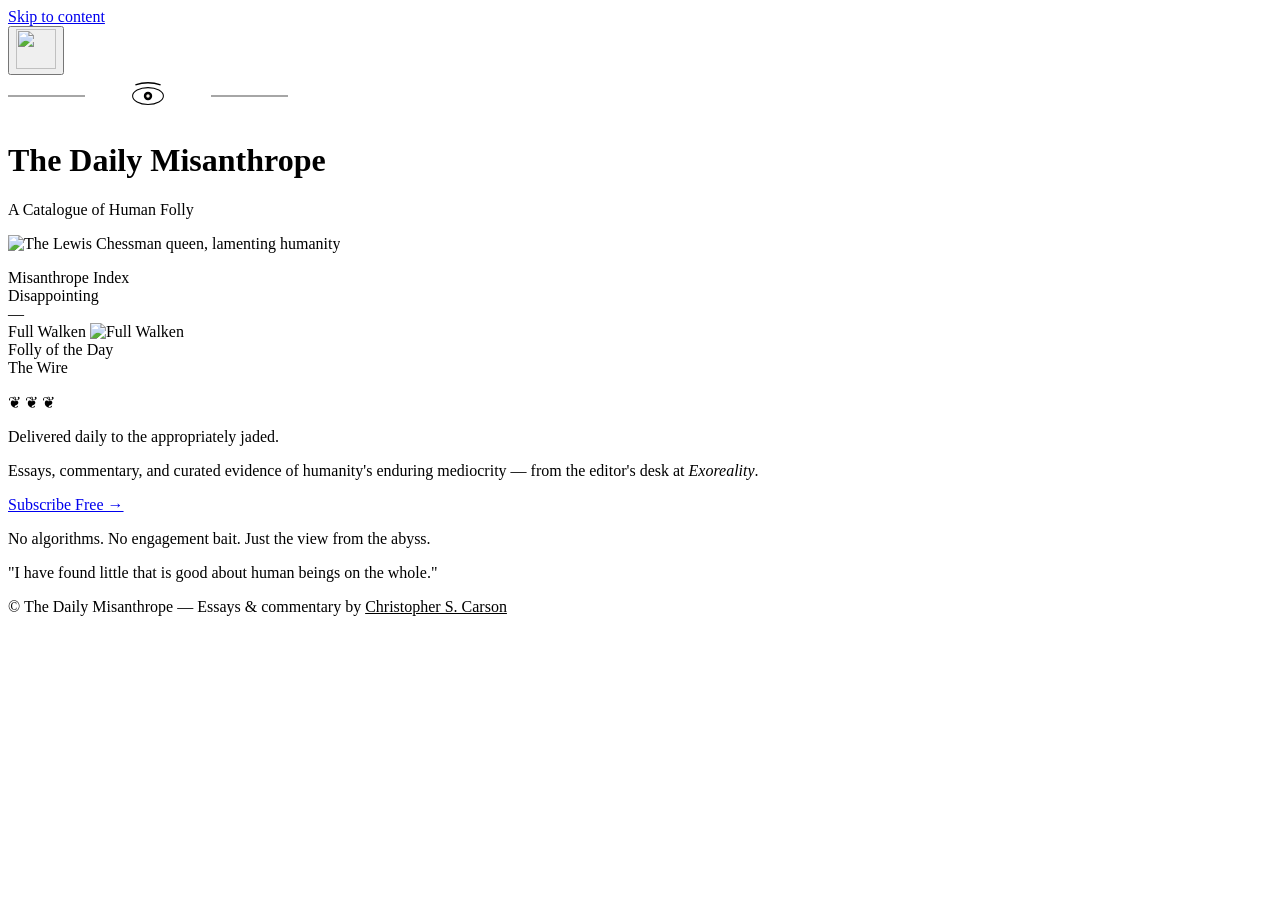
==== index.html @ aca60595 "Add index.html" ====
<!DOCTYPE html>
<html lang="en">
<head>
  <meta charset="UTF-8">
  <meta name="viewport" content="width=device-width, initial-scale=1.0">
  <title>The Daily Misanthrope</title>
  <meta name="description" content="A daily curated catalogue of human folly. Because hope is a strategy, and it is failing.">
  <meta property="og:title" content="The Daily Misanthrope">
  <meta property="og:description" content="A daily curated catalogue of human folly.">
  <meta property="og:type" content="website">

  <!-- Fonts -->
  <link href="https://api.fontshare.com/v2/css?f[]=boska@400,500,700&f[]=satoshi@300,400,500,600,700&display=swap" rel="stylesheet">
  <link rel="preconnect" href="https://fonts.googleapis.com">
  <link rel="preconnect" href="https://fonts.gstatic.com" crossorigin>
  <link href="https://fonts.googleapis.com/css2?family=JetBrains+Mono:wght@400;600&display=swap" rel="stylesheet">

  <link rel="stylesheet" href="./base.css">
  <link rel="stylesheet" href="./style.css">

  <!-- Favicon (inline SVG as data URL) -->
  <link rel="icon" href="data:image/svg+xml,<svg xmlns='http://www.w3.org/2000/svg' viewBox='0 0 32 32'><text y='24' font-size='24'>🤦</text></svg>">
</head>
<body>
  <!-- SVG filter for paper grain texture -->
  <svg style="position:absolute;width:0;height:0;" aria-hidden="true">
    <defs>
      <filter id="paper-grain" x="0%" y="0%" width="100%" height="100%">
        <feTurbulence type="fractalNoise" baseFrequency="0.65" numOctaves="5" stitchTiles="stitch" result="noise"/>
        <feColorMatrix type="saturate" values="0" in="noise" result="grainy"/>
      </filter>
    </defs>
  </svg>

  <a href="#main" class="sr-only">Skip to content</a>

  <!-- Frayed top edge -->
  <div class="frayed-edge-top" aria-hidden="true"></div>

  <div class="parchment-wrapper">
  <div class="site-container">
    <!-- MASTHEAD -->
    <header class="masthead">
      <span class="masthead-top-rule" aria-hidden="true"></span>

      <div class="masthead-controls">
        <button class="theme-toggle" data-theme-toggle aria-label="Switch to dark mode">
          <img src="./assets/clown-md.jpg" alt="" class="clown-spinner" width="40" height="40">
        </button>
      </div>

      <!-- Inline SVG Logo -->
      <div class="masthead-logo" aria-label="The Daily Misanthrope logo">
        <svg viewBox="0 0 400 60" width="280" height="42" fill="none" xmlns="http://www.w3.org/2000/svg" role="img" aria-label="The Daily Misanthrope emblem" style="margin: 0 auto var(--space-3);">
          <!-- Decorative line left -->
          <line x1="0" y1="30" x2="110" y2="30" stroke="currentColor" stroke-width="1"/>
          <!-- Eye of disillusionment (stylized open eye / all-seeing) -->
          <g transform="translate(200, 30)" fill="currentColor">
            <ellipse cx="0" cy="0" rx="22" ry="12" fill="none" stroke="currentColor" stroke-width="1.5"/>
            <circle cx="0" cy="0" r="6" fill="currentColor"/>
            <circle cx="0" cy="0" r="2.5" fill="var(--color-bg, #f5f0e6)"/>
            <!-- Eyebrow — heavy, disapproving -->
            <path d="M-18,-16 Q0,-22 18,-16" stroke="currentColor" stroke-width="2" fill="none"/>
          </g>
          <!-- Decorative line right -->
          <line x1="290" y1="30" x2="400" y2="30" stroke="currentColor" stroke-width="1"/>
        </svg>
      </div>

      <h1 class="masthead-title">The Daily Misanthrope</h1>
      <p class="masthead-subtitle">A Catalogue of Human Folly</p>
      <p class="masthead-edition" id="edition-line"></p>
    </header>

    <!-- EPIGRAPH -->
    <section class="epigraph" aria-label="Quote of the day">
      <img src="./assets/chessman-sm.jpg" alt="The Lewis Chessman queen, lamenting humanity" class="epigraph-mascot" width="90" height="90" loading="eager">
      <blockquote>
        <p class="epigraph-text" id="epigraph-text"></p>
        <footer class="epigraph-attribution" id="epigraph-attr"></footer>
      </blockquote>
    </section>

    <!-- MISANTHROPE INDEX -->
    <section class="misanthrope-index" aria-label="Daily Misanthrope Index">
      <span class="index-label">Misanthrope Index</span>
      <div class="index-row">
        <span class="index-endpoint index-endpoint--low">Disappointing</span>
        <div class="index-meter">
          <div class="index-bar-track">
            <div class="index-bar-fill" id="index-bar" style="width: 0%"></div>
          </div>
          <span class="index-value" id="index-value">—</span>
        </div>
        <span class="index-endpoint index-endpoint--high">Full Walken</span>
        <img src="./assets/walken-sm.jpg" alt="Full Walken" class="index-walken" width="49" height="80" loading="eager">
      </div>
    </section>

    <!-- MAIN CONTENT -->
    <main id="main" class="content-grid">
      <!-- FOLLY OF THE DAY (Left column) -->
      <article class="folly-section" id="folly-section">
        <div class="section-header">Folly of the Day</div>
        <div id="folly-content">
          <!-- Populated by JS -->
        </div>
      </article>

      <!-- HEADLINE WIRE (Right column) -->
      <aside class="wire-section" aria-label="Today's headlines">
        <div class="section-header">The Wire</div>
        <ul class="wire-list" id="wire-list" role="list">
          <!-- Populated by JS -->
        </ul>
      </aside>
    </main>

    <!-- TREADWELL CORNER -->
    <section class="treadwell-section" id="treadwell-section" style="display:none" aria-label="The Treadwell Corner">
      <div class="treadwell-header">
        <div class="treadwell-header-text">
          <div class="section-header">The Treadwell Corner</div>
          <p class="treadwell-tagline">Dedicated to those who approached the wild with open arms and benevolent intentions.<br>The wild was not similarly motivated.</p>
        </div>
        <div class="treadwell-portrait">
          <img src="./assets/treadwell-sm.jpg" alt="Timothy Treadwell, with bear" class="treadwell-img" width="200" height="112" loading="lazy">
          <p class="treadwell-caption">Timothy Treadwell, 1957–2003<br><em>He loved them. They were hungry.</em></p>
        </div>
      </div>
      <ul class="treadwell-list" id="treadwell-list" role="list">
        <!-- Populated by JS -->
      </ul>
    </section>

    <!-- VIDEO OF THE DAY -->
    <section class="video-section" id="video-section" style="display:none" aria-label="Video of the Day">
      <div class="section-header">Video of the Day</div>
      <div class="video-wrapper">
        <div class="video-label" id="video-label"></div>
        <div class="video-embed" id="video-embed"></div>
        <p class="video-caption" id="video-caption"></p>
      </div>
    </section>

    <!-- ORNAMENT -->
    <div class="divider-ornament" aria-hidden="true">&#x2766; &#x2766; &#x2766;</div>

    <!-- SUBSCRIBE -->
    <section class="subscribe-section" aria-label="Subscribe to The Daily Misanthrope">
      <div class="subscribe-inner">
        <p class="subscribe-heading">Delivered daily to the appropriately jaded.</p>
        <p class="subscribe-subhead">Essays, commentary, and curated evidence of humanity's enduring mediocrity — from the editor's desk at <em>Exoreality</em>.</p>
        <a href="https://exoreality.substack.com/subscribe" class="subscribe-btn" target="_blank" rel="noopener">Subscribe Free &rarr;</a>
        <p class="subscribe-note">No algorithms. No engagement bait. Just the view from the abyss.</p>
      </div>
    </section>

    <!-- FOOTER -->
    <footer class="site-footer">
      <p class="footer-motto">"I have found little that is good about human beings on the whole."</p>
      <p class="footer-copy">
        &copy; <span id="footer-year"></span> The Daily Misanthrope &mdash;
        Essays &amp; commentary by <a href="https://www.christopherscarson.com" target="_blank" rel="noopener" style="color:inherit;text-decoration:underline;">Christopher S. Carson</a>
      </p>
    </footer>
  </div>
  </div><!-- end parchment-wrapper -->

  <!-- Frayed bottom edge -->
  <div class="frayed-edge-bottom" aria-hidden="true"></div>

  <!-- Busey Easter Egg (hidden by default, JS activates randomly) -->
  <div class="busey-egg" id="busey-egg" aria-hidden="true" hidden>
    <img src="./assets/busey-sm.jpg" alt="" width="81" height="90">
  </div>

  <script src="./app.js"></script>
</body>
</html>
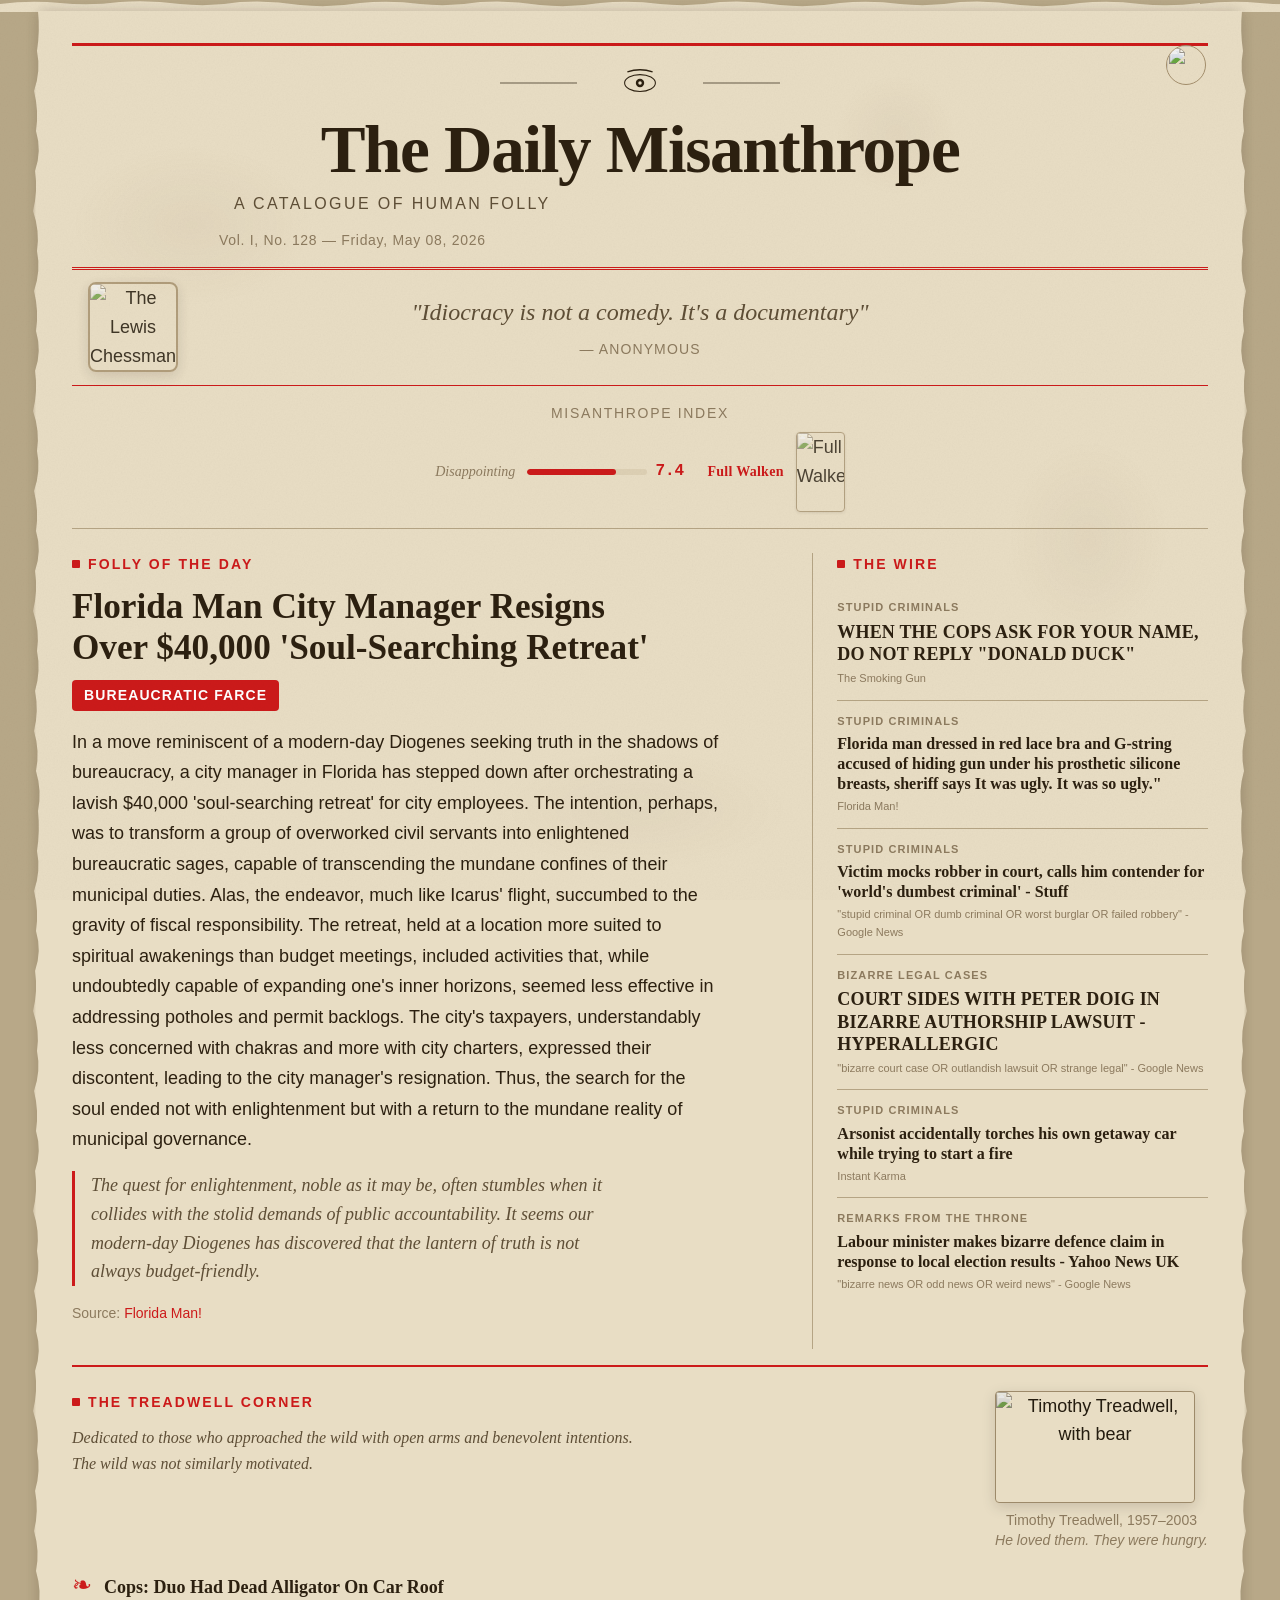
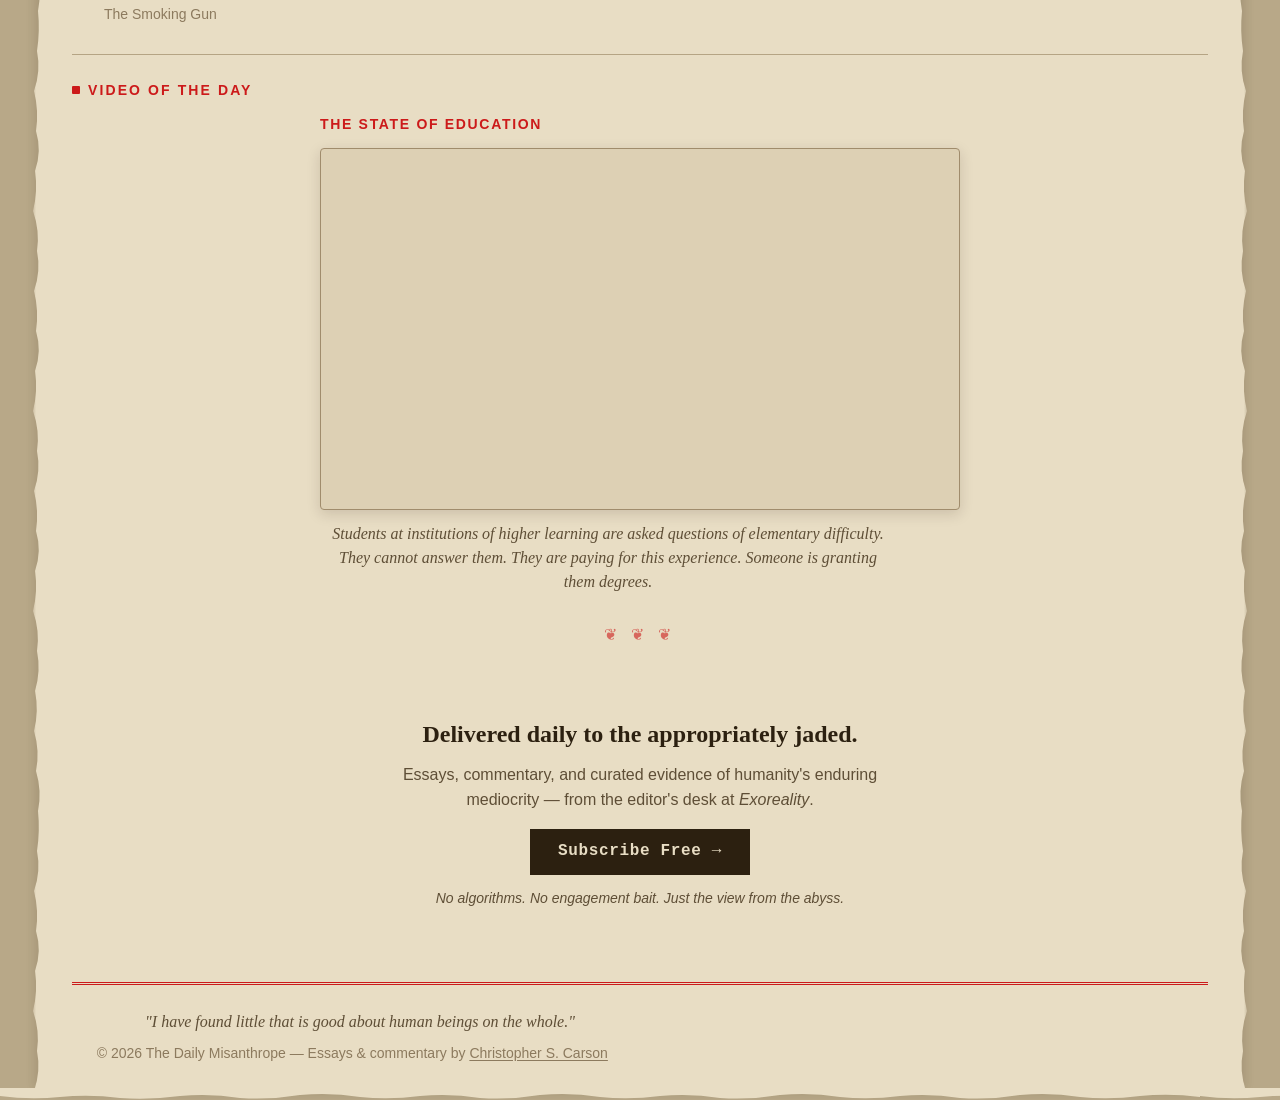
==== commit 1d25458b: "Update index.html — SEO improvements" ====
--- a/index.html
+++ b/index.html
@@ -3,11 +3,45 @@
 <head>
   <meta charset="UTF-8">
   <meta name="viewport" content="width=device-width, initial-scale=1.0">
-  <title>The Daily Misanthrope</title>
-  <meta name="description" content="A daily curated catalogue of human folly. Because hope is a strategy, and it is failing.">
+  <title>The Daily Misanthrope — Reporting the Follies of Humanity. Without Illusion.</title>
+  <meta name="description" content="A daily curated catalogue of human folly, stupidity, and civilizational decay. Published every morning for the appropriately jaded.">
+  <link rel="canonical" href="https://dailymisanthrope.com/">
+
+  <!-- Open Graph -->
   <meta property="og:title" content="The Daily Misanthrope">
-  <meta property="og:description" content="A daily curated catalogue of human folly.">
+  <meta property="og:description" content="A daily curated catalogue of human folly. Reporting the follies of humanity. Without illusion.">
   <meta property="og:type" content="website">
+  <meta property="og:url" content="https://dailymisanthrope.com/">
+  <meta property="og:image" content="https://dailymisanthrope.com/assets/banner.jpg">
+  <meta property="og:image:width" content="1280">
+  <meta property="og:image:height" content="427">
+  <meta property="og:site_name" content="The Daily Misanthrope">
+  <meta property="og:locale" content="en_US">
+
+  <!-- Twitter Card -->
+  <meta name="twitter:card" content="summary_large_image">
+  <meta name="twitter:site" content="@DMisanthro24714">
+  <meta name="twitter:title" content="The Daily Misanthrope">
+  <meta name="twitter:description" content="A daily curated catalogue of human folly. Reporting the follies of humanity. Without illusion.">
+  <meta name="twitter:image" content="https://dailymisanthrope.com/assets/banner.jpg">
+
+  <!-- Structured Data -->
+  <script type="application/ld+json">
+  {
+    "@context": "https://schema.org",
+    "@type": "NewsMediaOrganization",
+    "name": "The Daily Misanthrope",
+    "url": "https://dailymisanthrope.com",
+    "logo": "https://dailymisanthrope.com/assets/banner.jpg",
+    "description": "A daily curated catalogue of human folly, stupidity, and civilizational decay.",
+    "sameAs": [
+      "https://twitter.com/DMisanthro24714",
+      "https://exoreality.substack.com"
+    ],
+    "publishingPrinciples": "https://dailymisanthrope.com",
+    "foundingDate": "2026"
+  }
+  </script>
 
   <!-- Fonts -->
   <link href="https://api.fontshare.com/v2/css?f[]=boska@400,500,700&f[]=satoshi@300,400,500,600,700&display=swap" rel="stylesheet">
--- a/base.css
+++ b/base.css
@@ -0,0 +1,65 @@
+/* base.css */
+*, *::before, *::after { box-sizing: border-box; margin: 0; padding: 0; }
+
+html {
+  -moz-text-size-adjust: none;
+  -webkit-text-size-adjust: none;
+  text-size-adjust: none;
+  -webkit-font-smoothing: antialiased;
+  -moz-osx-font-smoothing: grayscale;
+  text-rendering: optimizeLegibility;
+  scroll-behavior: smooth;
+  hanging-punctuation: first last;
+  scroll-padding-top: var(--space-16);
+}
+
+body {
+  min-height: 100dvh;
+  line-height: 1.6;
+  font-family: var(--font-body, sans-serif);
+  font-size: var(--text-base);
+  color: var(--color-text);
+  background-color: var(--color-bg);
+}
+
+img, picture, video, canvas, svg { display: block; max-width: 100%; height: auto; }
+ul[role="list"], ol[role="list"] { list-style: none; }
+input, button, textarea, select { font: inherit; color: inherit; }
+
+h1, h2, h3, h4, h5, h6 { text-wrap: balance; line-height: 1.15; }
+p, li, figcaption { text-wrap: pretty; max-width: 72ch; }
+
+::selection {
+  background: oklch(from var(--color-primary) l c h / 0.25);
+  color: var(--color-text);
+}
+
+:focus-visible {
+  outline: 2px solid var(--color-primary);
+  outline-offset: 3px;
+  border-radius: var(--radius-sm);
+}
+
+@media (prefers-reduced-motion: reduce) {
+  *, *::before, *::after {
+    animation-duration: 0.01ms !important;
+    animation-iteration-count: 1 !important;
+    transition-duration: 0.01ms !important;
+    scroll-behavior: auto !important;
+  }
+}
+
+button { cursor: pointer; background: none; border: none; }
+table { border-collapse: collapse; width: 100%; }
+
+a, button, [role="button"], [role="link"], input, textarea, select {
+  transition: color var(--transition-interactive),
+              background var(--transition-interactive),
+              border-color var(--transition-interactive),
+              box-shadow var(--transition-interactive);
+}
+
+.sr-only {
+  position: absolute; width: 1px; height: 1px; padding: 0; margin: -1px;
+  overflow: hidden; clip: rect(0, 0, 0, 0); white-space: nowrap; border-width: 0;
+}
--- a/style.css
+++ b/style.css
@@ -0,0 +1,1076 @@
+/* ============================================================
+   THE DAILY MISANTHROPE — Design Tokens & Styles
+   A broadsheet for human folly. Ink, parchment, and contempt.
+   ============================================================ */
+
+/* --- FONTS --- */
+/* Boska: Victorian-editorial display serif (Fontshare)
+   Satoshi: Clean, modern body sans-serif (Fontshare) */
+
+/* --- TYPE SCALE --- */
+:root {
+  --text-xs:   clamp(0.75rem,  0.7rem  + 0.25vw, 0.875rem);
+  --text-sm:   clamp(0.875rem, 0.8rem  + 0.35vw, 1rem);
+  --text-base: clamp(1rem,     0.95rem + 0.25vw, 1.125rem);
+  --text-lg:   clamp(1.125rem, 1rem    + 0.75vw, 1.5rem);
+  --text-xl:   clamp(1.5rem,   1.2rem  + 1.25vw, 2.25rem);
+  --text-2xl:  clamp(2rem,     1.2rem  + 2.5vw,  3.5rem);
+  --text-3xl:  clamp(2.5rem,   1rem    + 4vw,    5rem);
+  --text-hero: clamp(3rem,     0.5rem  + 7vw,    8rem);
+
+  /* SPACING (4px base) */
+  --space-1:  0.25rem;
+  --space-2:  0.5rem;
+  --space-3:  0.75rem;
+  --space-4:  1rem;
+  --space-5:  1.25rem;
+  --space-6:  1.5rem;
+  --space-8:  2rem;
+  --space-10: 2.5rem;
+  --space-12: 3rem;
+  --space-16: 4rem;
+  --space-20: 5rem;
+  --space-24: 6rem;
+  --space-32: 8rem;
+
+  /* RADIUS */
+  --radius-sm: 0.25rem;
+  --radius-md: 0.375rem;
+  --radius-lg: 0.5rem;
+  --radius-xl: 0.75rem;
+  --radius-full: 9999px;
+
+  /* TRANSITION */
+  --transition-interactive: 180ms cubic-bezier(0.16, 1, 0.3, 1);
+
+  /* CONTENT WIDTHS */
+  --content-narrow: 640px;
+  --content-default: 960px;
+  --content-wide: 1200px;
+  --content-full: 100%;
+
+  /* FONTS */
+  --font-display: 'Boska', 'Georgia', serif;
+  --font-body: 'Satoshi', 'Helvetica Neue', sans-serif;
+  --font-mono: 'JetBrains Mono', monospace;
+}
+
+/* === LIGHT MODE (Deep Sepia Parchment) === */
+:root, [data-theme="light"] {
+  --color-bg:             #e8ddc4;
+  --color-surface:        #f0e6d0;
+  --color-surface-2:      #f4edd8;
+  --color-surface-offset: #ddd0b4;
+  --color-surface-offset-2: #d3c5a6;
+  --color-surface-dynamic: #c8b998;
+  --color-divider:        #b5a484;
+  --color-border:         #a08c6c;
+
+  --color-text:           #2c2010;
+  --color-text-muted:     #5e4e36;
+  --color-text-faint:     #8c7a5e;
+  --color-text-inverse:   #f0e6d0;
+
+  /* Primary: Dark burnt sienna ink */
+  --color-primary:        #6e3817;
+  --color-primary-hover:  #52280f;
+  --color-primary-active: #3a1c0a;
+  --color-primary-highlight: #d8c4a8;
+
+  /* Accent: Candy-apple red — the pulse of outrage */
+  --color-accent:         #cc1a1a;
+  --color-accent-hover:   #a01212;
+  --color-accent-subtle:  #cc1a1a20;
+
+  --color-error:          #7a2210;
+  --color-success:        #3d5e2a;
+  --color-warning:        #7a5c14;
+
+  --shadow-sm: 0 1px 3px oklch(0.22 0.03 60 / 0.12);
+  --shadow-md: 0 4px 14px oklch(0.22 0.03 60 / 0.15);
+  --shadow-lg: 0 12px 36px oklch(0.22 0.03 60 / 0.20);
+}
+
+/* === DARK MODE (Aged Leather & Lampblack) === */
+[data-theme="dark"] {
+  --color-bg:             #12100a;
+  --color-surface:        #1a1610;
+  --color-surface-2:      #201c14;
+  --color-surface-offset: #1e1a12;
+  --color-surface-offset-2: #262118;
+  --color-surface-dynamic: #302a1e;
+  --color-divider:        #352e22;
+  --color-border:         #443c2e;
+
+  --color-text:           #d0c8b0;
+  --color-text-muted:     #8a7e64;
+  --color-text-faint:     #5e5440;
+  --color-text-inverse:   #1a1710;
+
+  --color-primary:        #c48850;
+  --color-primary-hover:  #a87038;
+  --color-primary-active: #8b5a28;
+  --color-primary-highlight: #2e261a;
+
+  --color-accent:         #e63030;
+  --color-accent-hover:   #c42020;
+  --color-accent-subtle:  #e6303018;
+
+  --color-error:          #e63030;
+  --color-success:        #6a9050;
+  --color-warning:        #b89030;
+
+  --shadow-sm: 0 1px 2px oklch(0 0 0 / 0.35);
+  --shadow-md: 0 4px 12px oklch(0 0 0 / 0.45);
+  --shadow-lg: 0 12px 32px oklch(0 0 0 / 0.55);
+}
+
+@media (prefers-color-scheme: dark) {
+  :root:not([data-theme]) {
+    --color-bg:             #12100a;
+    --color-surface:        #1a1610;
+    --color-surface-2:      #201c14;
+    --color-surface-offset: #1e1a12;
+    --color-surface-offset-2: #262118;
+    --color-surface-dynamic: #302a1e;
+    --color-divider:        #352e22;
+    --color-border:         #443c2e;
+    --color-text:           #d0c8b0;
+    --color-text-muted:     #8a7e64;
+    --color-text-faint:     #5e5440;
+    --color-text-inverse:   #1a1710;
+    --color-primary:        #c48850;
+    --color-primary-hover:  #a87038;
+    --color-primary-active: #8b5a28;
+    --color-primary-highlight: #2e261a;
+    --color-accent:         #e63030;
+    --color-accent-hover:   #c42020;
+    --color-accent-subtle:  #e6303018;
+    --color-error:          #e63030;
+    --color-success:        #6a9050;
+    --color-warning:        #b89030;
+    --shadow-sm: 0 1px 2px oklch(0 0 0 / 0.35);
+    --shadow-md: 0 4px 12px oklch(0 0 0 / 0.45);
+    --shadow-lg: 0 12px 32px oklch(0 0 0 / 0.55);
+  }
+}
+
+/* ============================================================
+   PARCHMENT TEXTURE & FRAYED EDGES
+   ============================================================ */
+
+/* Paper grain overlay using SVG noise filter */
+body::before {
+  content: '';
+  position: fixed;
+  inset: 0;
+  pointer-events: none;
+  z-index: 9999;
+  opacity: 0.06;
+  filter: url(#paper-grain);
+  background: var(--color-text);
+  mix-blend-mode: multiply;
+}
+
+[data-theme="dark"] body::before {
+  opacity: 0.04;
+  mix-blend-mode: soft-light;
+  background: #a09070;
+}
+
+/* Aged stain/foxing spots */
+body::after {
+  content: '';
+  position: fixed;
+  inset: 0;
+  pointer-events: none;
+  z-index: 9998;
+  background:
+    radial-gradient(ellipse 120px 80px at 15% 25%, oklch(0.55 0.06 70 / 0.06), transparent),
+    radial-gradient(ellipse 80px 100px at 85% 60%, oklch(0.50 0.05 60 / 0.05), transparent),
+    radial-gradient(ellipse 150px 60px at 50% 90%, oklch(0.52 0.04 65 / 0.04), transparent),
+    radial-gradient(ellipse 60px 60px at 70% 15%, oklch(0.48 0.05 55 / 0.05), transparent);
+}
+
+[data-theme="dark"] body::after {
+  background:
+    radial-gradient(ellipse 120px 80px at 15% 25%, oklch(0.30 0.04 60 / 0.08), transparent),
+    radial-gradient(ellipse 80px 100px at 85% 60%, oklch(0.28 0.03 55 / 0.06), transparent),
+    radial-gradient(ellipse 150px 60px at 50% 90%, oklch(0.25 0.03 50 / 0.05), transparent),
+    radial-gradient(ellipse 60px 60px at 70% 15%, oklch(0.30 0.04 60 / 0.06), transparent);
+}
+
+/* Frayed / torn edge effect on the main parchment */
+.parchment-wrapper {
+  position: relative;
+  max-width: var(--content-wide);
+  margin-inline: auto;
+  padding-inline: var(--space-4);
+  background: var(--color-bg);
+}
+
+/* Frayed left and right edges */
+.parchment-wrapper::before,
+.parchment-wrapper::after {
+  content: '';
+  position: absolute;
+  top: 0;
+  bottom: 0;
+  width: 20px;
+  z-index: 10;
+  pointer-events: none;
+}
+
+.parchment-wrapper::before {
+  left: -10px;
+  background: linear-gradient(90deg,
+    transparent 0%,
+    var(--color-bg) 30%,
+    var(--color-bg) 100%
+  );
+  mask-image: url("data:image/svg+xml,%3Csvg xmlns='http://www.w3.org/2000/svg' viewBox='0 0 20 800'%3E%3Cpath d='M20 0 L20 800 L8 800 Q12 780 6 760 Q10 740 4 720 Q9 700 5 680 Q11 660 7 640 Q10 620 3 600 Q8 580 5 560 Q12 540 6 520 Q9 500 4 480 Q11 460 7 440 Q10 420 3 400 Q8 380 5 360 Q12 340 6 320 Q9 300 4 280 Q11 260 7 240 Q10 220 3 200 Q8 180 5 160 Q12 140 6 120 Q9 100 4 80 Q11 60 7 40 Q10 20 8 0 Z' fill='black'/%3E%3C/svg%3E");
+  mask-size: 20px 800px;
+  mask-repeat: repeat-y;
+}
+
+.parchment-wrapper::after {
+  right: -10px;
+  background: linear-gradient(270deg,
+    transparent 0%,
+    var(--color-bg) 30%,
+    var(--color-bg) 100%
+  );
+  mask-image: url("data:image/svg+xml,%3Csvg xmlns='http://www.w3.org/2000/svg' viewBox='0 0 20 800'%3E%3Cpath d='M0 0 L0 800 L12 800 Q8 780 14 760 Q10 740 16 720 Q11 700 15 680 Q9 660 13 640 Q10 620 17 600 Q12 580 15 560 Q8 540 14 520 Q11 500 16 480 Q9 460 13 440 Q10 420 17 400 Q12 380 15 360 Q8 340 14 320 Q11 300 16 280 Q9 260 13 240 Q10 220 17 200 Q12 180 15 160 Q8 140 14 120 Q11 100 16 80 Q9 60 13 40 Q10 20 12 0 Z' fill='black'/%3E%3C/svg%3E");
+  mask-size: 20px 800px;
+  mask-repeat: repeat-y;
+}
+
+/* Outer shadow to reinforce the "floating parchment" look */
+.parchment-wrapper {
+  box-shadow:
+    -4px 0 12px oklch(0.25 0.03 60 / 0.08),
+    4px 0 12px oklch(0.25 0.03 60 / 0.08),
+    0 4px 16px oklch(0.25 0.03 60 / 0.06);
+}
+
+/* Frayed top edge */
+.frayed-edge-top {
+  display: block;
+  width: 100%;
+  height: 12px;
+  margin-bottom: -1px;
+  background: var(--color-bg);
+  mask-image: url("data:image/svg+xml,%3Csvg xmlns='http://www.w3.org/2000/svg' viewBox='0 0 1200 12'%3E%3Cpath d='M0 12 L0 4 Q30 0 60 3 Q90 6 120 2 Q150 0 180 4 Q210 7 240 2 Q270 0 300 5 Q330 8 360 3 Q390 0 420 4 Q450 7 480 2 Q510 0 540 5 Q570 8 600 3 Q630 0 660 4 Q690 7 720 2 Q750 0 780 5 Q810 8 840 3 Q870 0 900 4 Q930 7 960 2 Q990 0 1020 5 Q1050 8 1080 3 Q1110 0 1140 4 Q1170 7 1200 3 L1200 12Z' fill='black'/%3E%3C/svg%3E");
+  mask-size: 1200px 12px;
+  mask-repeat: repeat-x;
+}
+
+/* Frayed bottom edge */
+.frayed-edge-bottom {
+  display: block;
+  width: 100%;
+  height: 12px;
+  margin-top: -1px;
+  background: var(--color-bg);
+  mask-image: url("data:image/svg+xml,%3Csvg xmlns='http://www.w3.org/2000/svg' viewBox='0 0 1200 12'%3E%3Cpath d='M0 0 L0 8 Q30 12 60 9 Q90 6 120 10 Q150 12 180 8 Q210 5 240 10 Q270 12 300 7 Q330 4 360 9 Q390 12 420 8 Q450 5 480 10 Q510 12 540 7 Q570 4 600 9 Q630 12 660 8 Q690 5 720 10 Q750 12 780 7 Q810 4 840 9 Q870 12 900 8 Q930 5 960 10 Q990 12 1020 7 Q1050 4 1080 9 Q1110 12 1140 8 Q1170 5 1200 9 L1200 0Z' fill='black'/%3E%3C/svg%3E");
+  mask-size: 1200px 12px;
+  mask-repeat: repeat-x;
+}
+
+/* Page background behind the parchment */
+body {
+  background-color: #b8a888;
+}
+
+[data-theme="dark"] body {
+  background-color: #080704;
+}
+
+@media (prefers-color-scheme: dark) {
+  :root:not([data-theme]) body {
+    background-color: #080704;
+  }
+}
+
+/* ============================================================
+   LAYOUT
+   ============================================================ */
+
+.site-container {
+  max-width: var(--content-wide);
+  margin-inline: auto;
+  padding-inline: var(--space-4);
+}
+
+/* --- MASTHEAD --- */
+.masthead {
+  text-align: center;
+  padding: var(--space-8) 0 var(--space-4);
+  border-bottom: 3px double var(--color-accent);
+  position: relative;
+}
+
+.masthead-top-rule {
+  display: block;
+  width: 100%;
+  height: 3px;
+  background: var(--color-accent);
+  margin-bottom: var(--space-4);
+}
+
+.masthead-title {
+  font-family: var(--font-display);
+  font-size: var(--text-3xl);
+  font-weight: 700;
+  letter-spacing: -0.02em;
+  line-height: 1;
+  color: var(--color-text);
+  margin-bottom: var(--space-2);
+}
+
+.masthead-subtitle {
+  font-family: var(--font-body);
+  font-size: var(--text-sm);
+  font-weight: 400;
+  letter-spacing: 0.15em;
+  text-transform: uppercase;
+  color: var(--color-text-muted);
+  margin-bottom: var(--space-3);
+}
+
+.masthead-edition {
+  font-family: var(--font-body);
+  font-size: var(--text-xs);
+  color: var(--color-text-faint);
+  letter-spacing: 0.05em;
+}
+
+.masthead-controls {
+  position: absolute;
+  top: var(--space-8);
+  right: 0;
+  display: flex;
+  gap: var(--space-2);
+  align-items: center;
+}
+
+.theme-toggle {
+  width: 44px;
+  height: 44px;
+  display: flex;
+  align-items: center;
+  justify-content: center;
+  border-radius: var(--radius-full);
+  color: var(--color-text-muted);
+  padding: 0;
+  overflow: hidden;
+}
+.theme-toggle:hover {
+  color: var(--color-text);
+}
+
+/* The Clown — spinning eternally in the corner */
+@keyframes clown-spin {
+  from { transform: rotate(0deg); }
+  to   { transform: rotate(360deg); }
+}
+
+.clown-spinner {
+  width: 40px;
+  height: 40px;
+  border-radius: var(--radius-full);
+  object-fit: cover;
+  animation: clown-spin 20s linear infinite;
+  filter: sepia(0.25) contrast(1.1) brightness(0.95);
+  border: 1.5px solid var(--color-border);
+  transition: filter var(--transition-interactive);
+}
+
+.clown-spinner:hover {
+  filter: sepia(0) contrast(1.15) brightness(1.05);
+  animation-duration: 3s;
+}
+
+[data-theme="dark"] .clown-spinner {
+  filter: sepia(0.4) contrast(1.0) brightness(0.65);
+}
+
+[data-theme="dark"] .clown-spinner:hover {
+  filter: sepia(0.1) contrast(1.0) brightness(0.8);
+  animation-duration: 3s;
+}
+
+/* --- EPIGRAPH --- */
+.epigraph {
+  text-align: center;
+  padding: var(--space-6) var(--space-8);
+  border-bottom: 1px solid var(--color-accent);
+  position: relative;
+}
+
+.epigraph-mascot {
+  position: absolute;
+  left: var(--space-4);
+  top: 50%;
+  transform: translateY(-50%);
+  width: 90px;
+  height: 90px;
+  object-fit: cover;
+  border-radius: var(--radius-lg);
+  filter: sepia(0.4) contrast(1.1) brightness(0.95);
+  opacity: 0.85;
+  border: 2px solid var(--color-border);
+  box-shadow: var(--shadow-md);
+  transition: opacity var(--transition-interactive), filter var(--transition-interactive);
+}
+
+.epigraph-mascot:hover {
+  opacity: 1;
+  filter: sepia(0.2) contrast(1.1) brightness(1);
+}
+
+[data-theme="dark"] .epigraph-mascot {
+  filter: sepia(0.5) contrast(1.0) brightness(0.7);
+  opacity: 0.7;
+  border-color: var(--color-border);
+}
+
+[data-theme="dark"] .epigraph-mascot:hover {
+  opacity: 0.9;
+  filter: sepia(0.3) contrast(1.0) brightness(0.8);
+}
+
+@media (max-width: 640px) {
+  .epigraph-mascot {
+    position: static;
+    transform: none;
+    margin: 0 auto var(--space-3);
+    width: 70px;
+    height: 70px;
+  }
+}
+
+.epigraph-text {
+  font-family: var(--font-display);
+  font-size: var(--text-lg);
+  font-style: italic;
+  color: var(--color-text-muted);
+  max-width: 55ch;
+  margin-inline: auto;
+  line-height: 1.5;
+}
+
+.epigraph-attribution {
+  font-family: var(--font-body);
+  font-size: var(--text-xs);
+  color: var(--color-text-faint);
+  margin-top: var(--space-2);
+  letter-spacing: 0.08em;
+  text-transform: uppercase;
+}
+
+/* --- MISANTHROPE INDEX --- */
+.misanthrope-index {
+  display: flex;
+  flex-direction: column;
+  align-items: center;
+  gap: var(--space-2);
+  padding: var(--space-4) 0;
+  border-bottom: 1px solid var(--color-divider);
+}
+
+.index-row {
+  display: flex;
+  align-items: center;
+  gap: var(--space-3);
+  width: 100%;
+  max-width: 540px;
+  justify-content: center;
+}
+
+.index-endpoint {
+  font-family: var(--font-display);
+  font-size: var(--text-xs);
+  font-style: italic;
+  color: var(--color-text-faint);
+  white-space: nowrap;
+  flex-shrink: 0;
+}
+
+.index-endpoint--high {
+  color: var(--color-accent);
+  font-weight: 600;
+  font-style: normal;
+  letter-spacing: 0.02em;
+}
+
+@media (max-width: 480px) {
+  .index-row {
+    flex-wrap: wrap;
+    justify-content: center;
+    gap: var(--space-2);
+  }
+  .index-endpoint {
+    font-size: 0.6875rem;
+  }
+}
+
+.index-label {
+  font-family: var(--font-body);
+  font-size: var(--text-xs);
+  letter-spacing: 0.12em;
+  text-transform: uppercase;
+  color: var(--color-text-faint);
+}
+
+.index-meter {
+  display: flex;
+  align-items: center;
+  gap: var(--space-2);
+}
+
+.index-bar-track {
+  width: 120px;
+  height: 6px;
+  background: var(--color-surface-offset);
+  border-radius: var(--radius-full);
+  overflow: hidden;
+}
+
+.index-bar-fill {
+  height: 100%;
+  background: var(--color-accent);
+  border-radius: var(--radius-full);
+  transition: width 600ms cubic-bezier(0.16, 1, 0.3, 1);
+}
+
+.index-value {
+  font-family: var(--font-mono);
+  font-size: var(--text-sm);
+  font-weight: 600;
+  color: var(--color-accent);
+  min-width: 2.5em;
+}
+
+/* Walken reaction image beside the meter */
+.index-walken {
+  width: 49px;
+  height: 80px;
+  object-fit: cover;
+  border-radius: var(--radius-sm);
+  filter: sepia(0.45) contrast(1.05) brightness(0.95);
+  opacity: 0.8;
+  border: 1.5px solid var(--color-border);
+  box-shadow: var(--shadow-sm);
+  transition: opacity var(--transition-interactive), filter var(--transition-interactive), transform var(--transition-interactive);
+  flex-shrink: 0;
+}
+
+.index-walken:hover {
+  opacity: 1;
+  filter: sepia(0.15) contrast(1.1) brightness(1);
+  transform: scale(1.08);
+}
+
+[data-theme="dark"] .index-walken {
+  filter: sepia(0.5) contrast(1.0) brightness(0.65);
+  opacity: 0.65;
+}
+
+[data-theme="dark"] .index-walken:hover {
+  opacity: 0.85;
+  filter: sepia(0.3) contrast(1.0) brightness(0.75);
+  transform: scale(1.08);
+}
+
+@media (max-width: 480px) {
+  .index-walken {
+    width: 40px;
+    height: 65px;
+  }
+}
+
+.index-scale {
+  font-family: var(--font-body);
+  font-size: var(--text-xs);
+  color: var(--color-text-faint);
+}
+
+/* --- MAIN CONTENT GRID --- */
+.content-grid {
+  display: grid;
+  grid-template-columns: 1fr;
+  gap: 0;
+  padding-top: var(--space-6);
+}
+
+@media (min-width: 768px) {
+  .content-grid {
+    grid-template-columns: 2fr 1fr;
+    gap: var(--space-6);
+  }
+}
+
+/* --- FOLLY OF THE DAY --- */
+.folly-section {
+  padding-bottom: var(--space-6);
+  border-bottom: 1px solid var(--color-divider);
+}
+
+@media (min-width: 768px) {
+  .folly-section {
+    border-bottom: none;
+    border-right: 1px solid var(--color-divider);
+    padding-right: var(--space-6);
+  }
+}
+
+.section-header {
+  font-family: var(--font-body);
+  font-size: var(--text-xs);
+  font-weight: 600;
+  letter-spacing: 0.15em;
+  text-transform: uppercase;
+  color: var(--color-accent);
+  margin-bottom: var(--space-3);
+  display: flex;
+  align-items: center;
+  gap: var(--space-2);
+}
+
+.section-header::before {
+  content: '';
+  display: inline-block;
+  width: 8px;
+  height: 8px;
+  background: var(--color-accent);
+  border-radius: 1px;
+}
+
+.folly-headline {
+  font-family: var(--font-display);
+  font-size: var(--text-xl);
+  font-weight: 700;
+  line-height: 1.15;
+  color: var(--color-text);
+  margin-bottom: var(--space-3);
+}
+
+.folly-category {
+  display: inline-block;
+  font-family: var(--font-body);
+  font-size: var(--text-xs);
+  font-weight: 600;
+  letter-spacing: 0.08em;
+  text-transform: uppercase;
+  color: #fff;
+  background: var(--color-accent);
+  padding: var(--space-1) var(--space-3);
+  border-radius: var(--radius-sm);
+  margin-bottom: var(--space-4);
+}
+
+.folly-summary {
+  font-family: var(--font-body);
+  font-size: var(--text-base);
+  line-height: 1.7;
+  color: var(--color-text);
+  margin-bottom: var(--space-4);
+  max-width: 65ch;
+}
+
+.folly-commentary {
+  font-family: var(--font-display);
+  font-size: var(--text-base);
+  font-style: italic;
+  line-height: 1.6;
+  color: var(--color-text-muted);
+  padding-left: var(--space-4);
+  border-left: 3px solid var(--color-accent);
+  margin-bottom: var(--space-4);
+  max-width: 60ch;
+}
+
+.folly-source {
+  font-family: var(--font-body);
+  font-size: var(--text-xs);
+  color: var(--color-text-faint);
+}
+
+.folly-source a {
+  color: var(--color-accent);
+  text-decoration: none;
+}
+.folly-source a:hover {
+  text-decoration: underline;
+}
+
+/* --- HEADLINE WIRE --- */
+.wire-section {
+  padding-top: var(--space-6);
+}
+
+@media (min-width: 768px) {
+  .wire-section {
+    padding-top: 0;
+  }
+}
+
+.wire-list {
+  list-style: none;
+  padding: 0;
+}
+
+.wire-item {
+  padding: var(--space-3) 0;
+  border-bottom: 1px solid var(--color-divider);
+}
+
+.wire-item:last-child {
+  border-bottom: none;
+}
+
+.wire-category {
+  font-family: var(--font-body);
+  font-size: 0.6875rem;
+  font-weight: 600;
+  letter-spacing: 0.1em;
+  text-transform: uppercase;
+  color: var(--color-text-faint);
+  margin-bottom: var(--space-1);
+}
+
+.wire-headline {
+  font-family: var(--font-display);
+  font-weight: 600;
+  line-height: 1.25;
+  margin-bottom: var(--space-1);
+}
+
+.wire-headline a {
+  color: var(--color-text);
+  text-decoration: none;
+}
+.wire-headline a:hover {
+  color: var(--color-accent);
+}
+
+.wire-headline--loud {
+  font-size: var(--text-base);
+  font-weight: 700;
+  text-transform: uppercase;
+  letter-spacing: 0.01em;
+}
+
+.wire-headline--normal {
+  font-size: var(--text-sm);
+}
+
+.wire-source {
+  font-family: var(--font-body);
+  font-size: 0.6875rem;
+  color: var(--color-text-faint);
+}
+
+/* --- FOOTER --- */
+.site-footer {
+  margin-top: var(--space-12);
+  padding: var(--space-6) 0;
+  border-top: 3px double var(--color-accent);
+  text-align: center;
+}
+
+.footer-motto {
+  font-family: var(--font-display);
+  font-size: var(--text-sm);
+  font-style: italic;
+  color: var(--color-text-muted);
+  margin-bottom: var(--space-2);
+}
+
+.footer-copy {
+  font-family: var(--font-body);
+  font-size: var(--text-xs);
+  color: var(--color-text-faint);
+}
+
+.footer-copy a {
+  color: var(--color-text-faint);
+  text-decoration: underline;
+  text-underline-offset: 2px;
+}
+.footer-copy a:hover {
+  color: var(--color-text-muted);
+}
+
+/* --- UTILITY --- */
+.divider-ornament {
+  text-align: center;
+  padding: var(--space-3) 0;
+  color: var(--color-accent);
+  font-size: var(--text-sm);
+  letter-spacing: 0.3em;
+  opacity: 0.6;
+}
+
+/* === TREADWELL CORNER === */
+.treadwell-section {
+  border-top: 2px solid var(--color-accent);
+  padding: var(--space-6) 0 var(--space-4);
+  margin-top: var(--space-4);
+}
+
+.treadwell-header {
+  display: flex;
+  align-items: flex-start;
+  gap: var(--space-6);
+  margin-bottom: var(--space-5);
+  flex-wrap: wrap;
+}
+
+.treadwell-header-text {
+  flex: 1;
+  min-width: 200px;
+}
+
+.treadwell-tagline {
+  font-family: var(--font-display);
+  font-size: var(--text-sm);
+  font-style: italic;
+  color: var(--color-text-muted);
+  margin-top: var(--space-2);
+  line-height: 1.6;
+}
+
+.treadwell-portrait {
+  flex-shrink: 0;
+  text-align: center;
+}
+
+.treadwell-img {
+  border: 1.5px solid var(--color-border);
+  border-radius: var(--radius-sm);
+  box-shadow: var(--shadow-md);
+  filter: sepia(0.4) contrast(1.05) brightness(0.9);
+  display: block;
+  max-width: 200px;
+}
+
+.treadwell-caption {
+  font-family: var(--font-body);
+  font-size: var(--text-xs);
+  color: var(--color-text-faint);
+  margin-top: var(--space-2);
+  line-height: 1.4;
+}
+
+.treadwell-list {
+  list-style: none;
+  padding: 0;
+  margin: 0;
+  display: flex;
+  flex-direction: column;
+  gap: var(--space-3);
+}
+
+.treadwell-item {
+  display: flex;
+  gap: var(--space-3);
+  align-items: baseline;
+  padding-bottom: var(--space-3);
+  border-bottom: 1px solid var(--color-divider);
+}
+
+.treadwell-item:last-child {
+  border-bottom: none;
+}
+
+.treadwell-bullet {
+  color: var(--color-accent);
+  font-size: var(--text-lg);
+  flex-shrink: 0;
+  line-height: 1;
+  margin-top: 2px;
+}
+
+.treadwell-item a {
+  font-family: var(--font-display);
+  font-size: var(--text-base);
+  font-weight: 600;
+  color: var(--color-text);
+  text-decoration: none;
+  line-height: 1.3;
+}
+
+.treadwell-item a:hover {
+  color: var(--color-accent);
+}
+
+.treadwell-source {
+  font-family: var(--font-body);
+  font-size: var(--text-xs);
+  color: var(--color-text-faint);
+  margin-top: 2px;
+}
+
+@media (max-width: 600px) {
+  .treadwell-header {
+    flex-direction: column-reverse;
+  }
+  .treadwell-img {
+    max-width: 100%;
+  }
+}
+
+/* === VIDEO OF THE DAY === */
+.video-section {
+  border-top: 1px solid var(--color-divider);
+  padding: var(--space-6) 0 var(--space-4);
+}
+
+.video-wrapper {
+  max-width: 640px;
+  margin: 0 auto;
+}
+
+.video-label {
+  font-family: var(--font-body);
+  font-size: var(--text-xs);
+  font-weight: 700;
+  letter-spacing: 0.12em;
+  text-transform: uppercase;
+  color: var(--color-accent);
+  margin-bottom: var(--space-3);
+}
+
+.video-embed {
+  position: relative;
+  width: 100%;
+  padding-bottom: 56.25%; /* 16:9 */
+  border: 1.5px solid var(--color-border);
+  border-radius: var(--radius-sm);
+  overflow: hidden;
+  box-shadow: var(--shadow-md);
+  background: var(--color-surface-offset);
+}
+
+.video-embed iframe {
+  position: absolute;
+  top: 0; left: 0;
+  width: 100%; height: 100%;
+  border: none;
+}
+
+.video-caption {
+  font-family: var(--font-display);
+  font-size: var(--text-sm);
+  font-style: italic;
+  color: var(--color-text-muted);
+  margin-top: var(--space-3);
+  text-align: center;
+  line-height: 1.5;
+}
+
+/* === BUSEY EASTER EGG === */
+.busey-egg {
+  position: fixed;
+  z-index: 100;
+  pointer-events: none;
+  opacity: 0;
+  transition: opacity 1.2s ease-in;
+}
+
+.busey-egg.active {
+  opacity: 1;
+  pointer-events: auto;
+}
+
+.busey-egg img {
+  display: block;
+  width: 81px;
+  height: 90px;
+  object-fit: cover;
+  border-radius: var(--radius-sm);
+  filter: sepia(0.35) contrast(1.1) brightness(0.9);
+  border: 1.5px solid var(--color-border);
+  box-shadow: var(--shadow-md);
+  cursor: pointer;
+  transition: transform var(--transition-interactive), filter var(--transition-interactive);
+}
+
+.busey-egg img:hover {
+  filter: sepia(0) contrast(1.1) brightness(1.05);
+  transform: scale(1.15) rotate(0deg) !important;
+}
+
+[data-theme="dark"] .busey-egg img {
+  filter: sepia(0.5) contrast(1.0) brightness(0.6);
+  opacity: 0.75;
+}
+
+[data-theme="dark"] .busey-egg img:hover {
+  filter: sepia(0.1) contrast(1.0) brightness(0.8);
+  opacity: 1;
+}
+
+@media (max-width: 640px) {
+  .busey-egg img {
+    width: 60px;
+    height: 67px;
+  }
+}
+
+/* Skeleton loading */
+@keyframes shimmer {
+  0% { background-position: -200% 0; }
+  100% { background-position: 200% 0; }
+}
+
+.skeleton {
+  background: linear-gradient(90deg, var(--color-surface-offset) 25%, var(--color-surface-dynamic) 50%, var(--color-surface-offset) 75%);
+  background-size: 200% 100%;
+  animation: shimmer 1.5s ease-in-out infinite;
+  border-radius: var(--radius-sm);
+}
+
+/* --- SUBSCRIBE SECTION --- */
+.subscribe-section {
+  margin: var(--space-8) auto;
+  max-width: 540px;
+  text-align: center;
+  padding: var(--space-6) var(--space-5);
+  border-top: 1px solid var(--color-rule);
+  border-bottom: 1px solid var(--color-rule);
+}
+.subscribe-heading {
+  font-family: var(--font-display);
+  font-size: var(--text-lg);
+  font-weight: 700;
+  margin-bottom: var(--space-2);
+  color: var(--color-text);
+}
+.subscribe-subhead {
+  font-size: var(--text-sm);
+  color: var(--color-text-muted);
+  margin-bottom: var(--space-4);
+  line-height: 1.6;
+}
+.subscribe-btn {
+  display: inline-block;
+  padding: 0.65em 1.75em;
+  background: var(--color-text);
+  color: var(--color-bg);
+  font-family: var(--font-mono);
+  font-size: var(--text-sm);
+  font-weight: 600;
+  text-decoration: none;
+  letter-spacing: 0.04em;
+  transition: opacity 0.15s ease;
+}
+.subscribe-btn:hover { opacity: 0.8; }
+.subscribe-note {
+  margin-top: var(--space-3);
+  font-size: var(--text-xs);
+  color: var(--color-text-muted);
+  font-style: italic;
+}
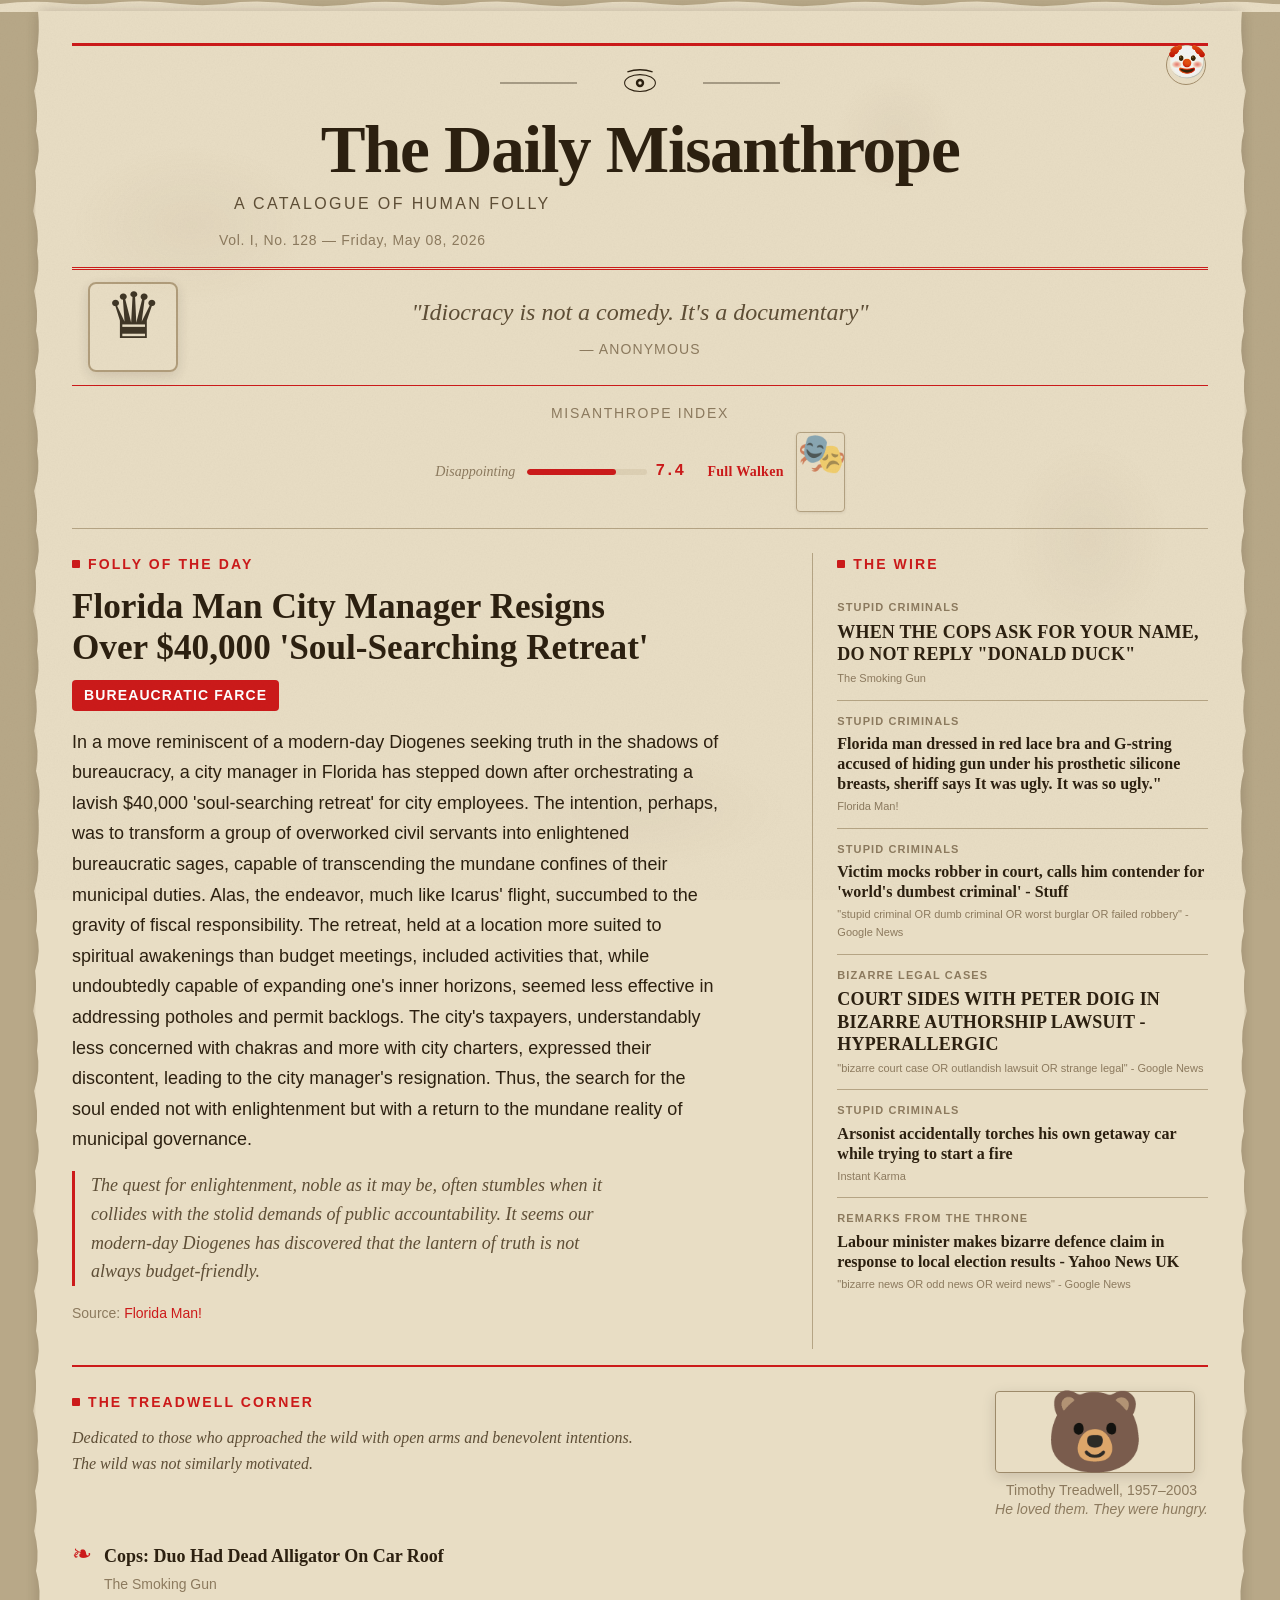
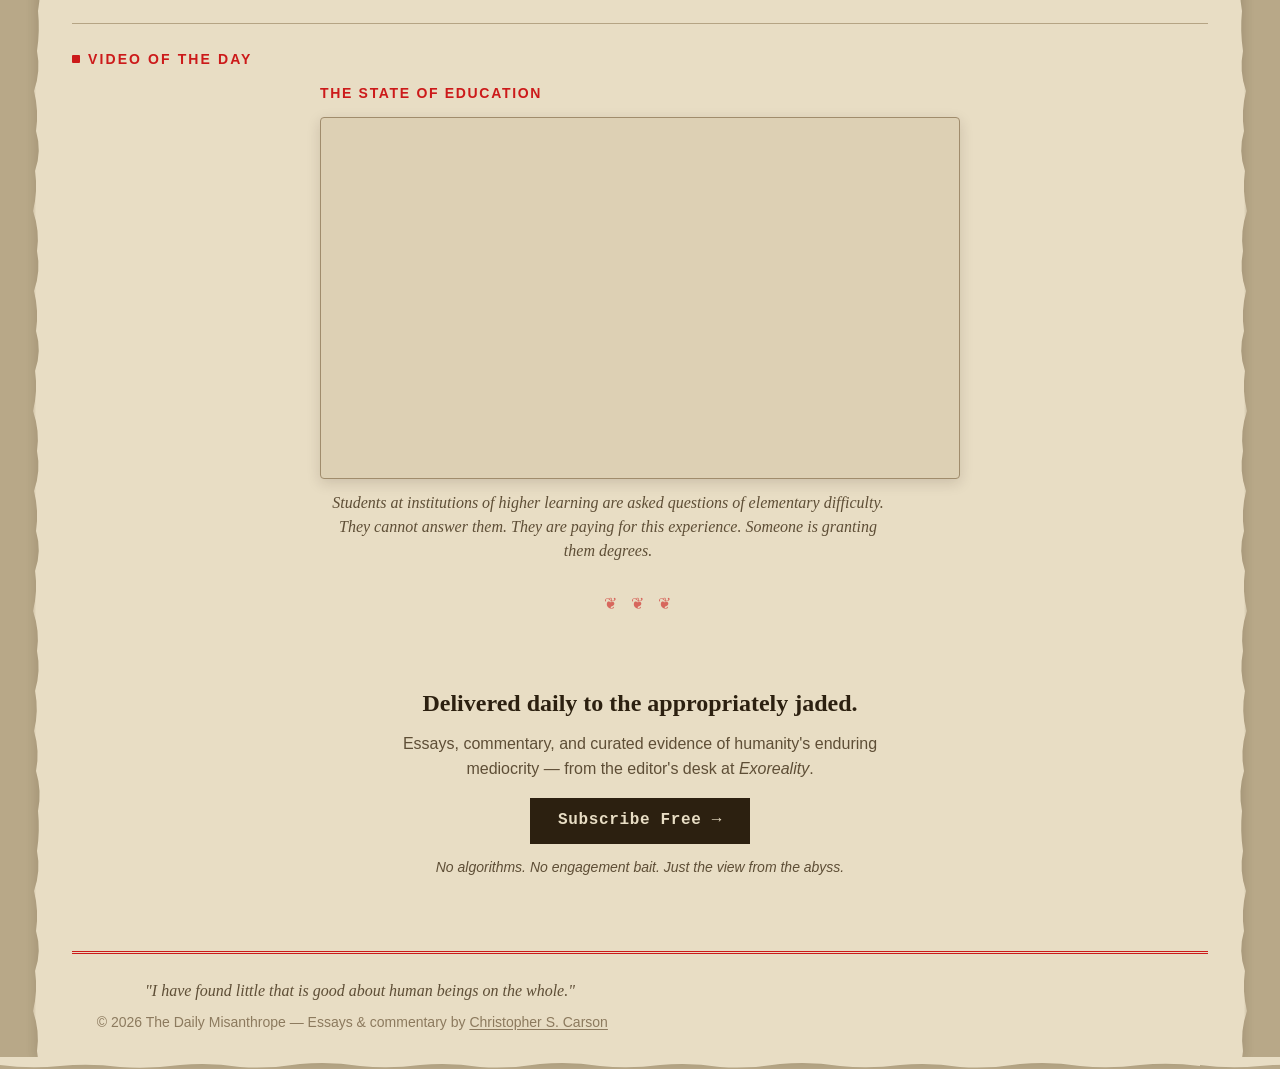
==== commit 150129f6: "Fix broken images: replace missing asset imgs with emoji equivalents" ====
--- a/index.html
+++ b/index.html
@@ -79,7 +79,7 @@
 
       <div class="masthead-controls">
         <button class="theme-toggle" data-theme-toggle aria-label="Switch to dark mode">
-          <img src="./assets/clown-md.jpg" alt="" class="clown-spinner" width="40" height="40">
+          <span class="clown-spinner" style="font-size:2rem;line-height:1;display:inline-block;" aria-hidden="true">🤡</span>
         </button>
       </div>
 
@@ -108,7 +108,7 @@
 
     <!-- EPIGRAPH -->
     <section class="epigraph" aria-label="Quote of the day">
-      <img src="./assets/chessman-sm.jpg" alt="The Lewis Chessman queen, lamenting humanity" class="epigraph-mascot" width="90" height="90" loading="eager">
+      <span class="epigraph-mascot" style="font-size:4rem;line-height:1;display:inline-block;" aria-label="The Lewis Chessman queen, lamenting humanity">♛</span>
       <blockquote>
         <p class="epigraph-text" id="epigraph-text"></p>
         <footer class="epigraph-attribution" id="epigraph-attr"></footer>
@@ -127,7 +127,7 @@
           <span class="index-value" id="index-value">—</span>
         </div>
         <span class="index-endpoint index-endpoint--high">Full Walken</span>
-        <img src="./assets/walken-sm.jpg" alt="Full Walken" class="index-walken" width="49" height="80" loading="eager">
+        <span class="index-walken" style="font-size:2.5rem;line-height:1;display:inline-block;" aria-label="Full Walken">🎭</span>
       </div>
     </section>
 
@@ -158,7 +158,7 @@
           <p class="treadwell-tagline">Dedicated to those who approached the wild with open arms and benevolent intentions.<br>The wild was not similarly motivated.</p>
         </div>
         <div class="treadwell-portrait">
-          <img src="./assets/treadwell-sm.jpg" alt="Timothy Treadwell, with bear" class="treadwell-img" width="200" height="112" loading="lazy">
+          <span class="treadwell-img" style="font-size:5rem;line-height:1;display:block;text-align:center;" aria-label="Timothy Treadwell, with bear">🐻</span>
           <p class="treadwell-caption">Timothy Treadwell, 1957–2003<br><em>He loved them. They were hungry.</em></p>
         </div>
       </div>
@@ -206,7 +206,7 @@
 
   <!-- Busey Easter Egg (hidden by default, JS activates randomly) -->
   <div class="busey-egg" id="busey-egg" aria-hidden="true" hidden>
-    <img src="./assets/busey-sm.jpg" alt="" width="81" height="90">
+    <span style="font-size:5rem;line-height:1;display:block;" aria-hidden="true">🤪</span>
   </div>
 
   <script src="./app.js"></script>
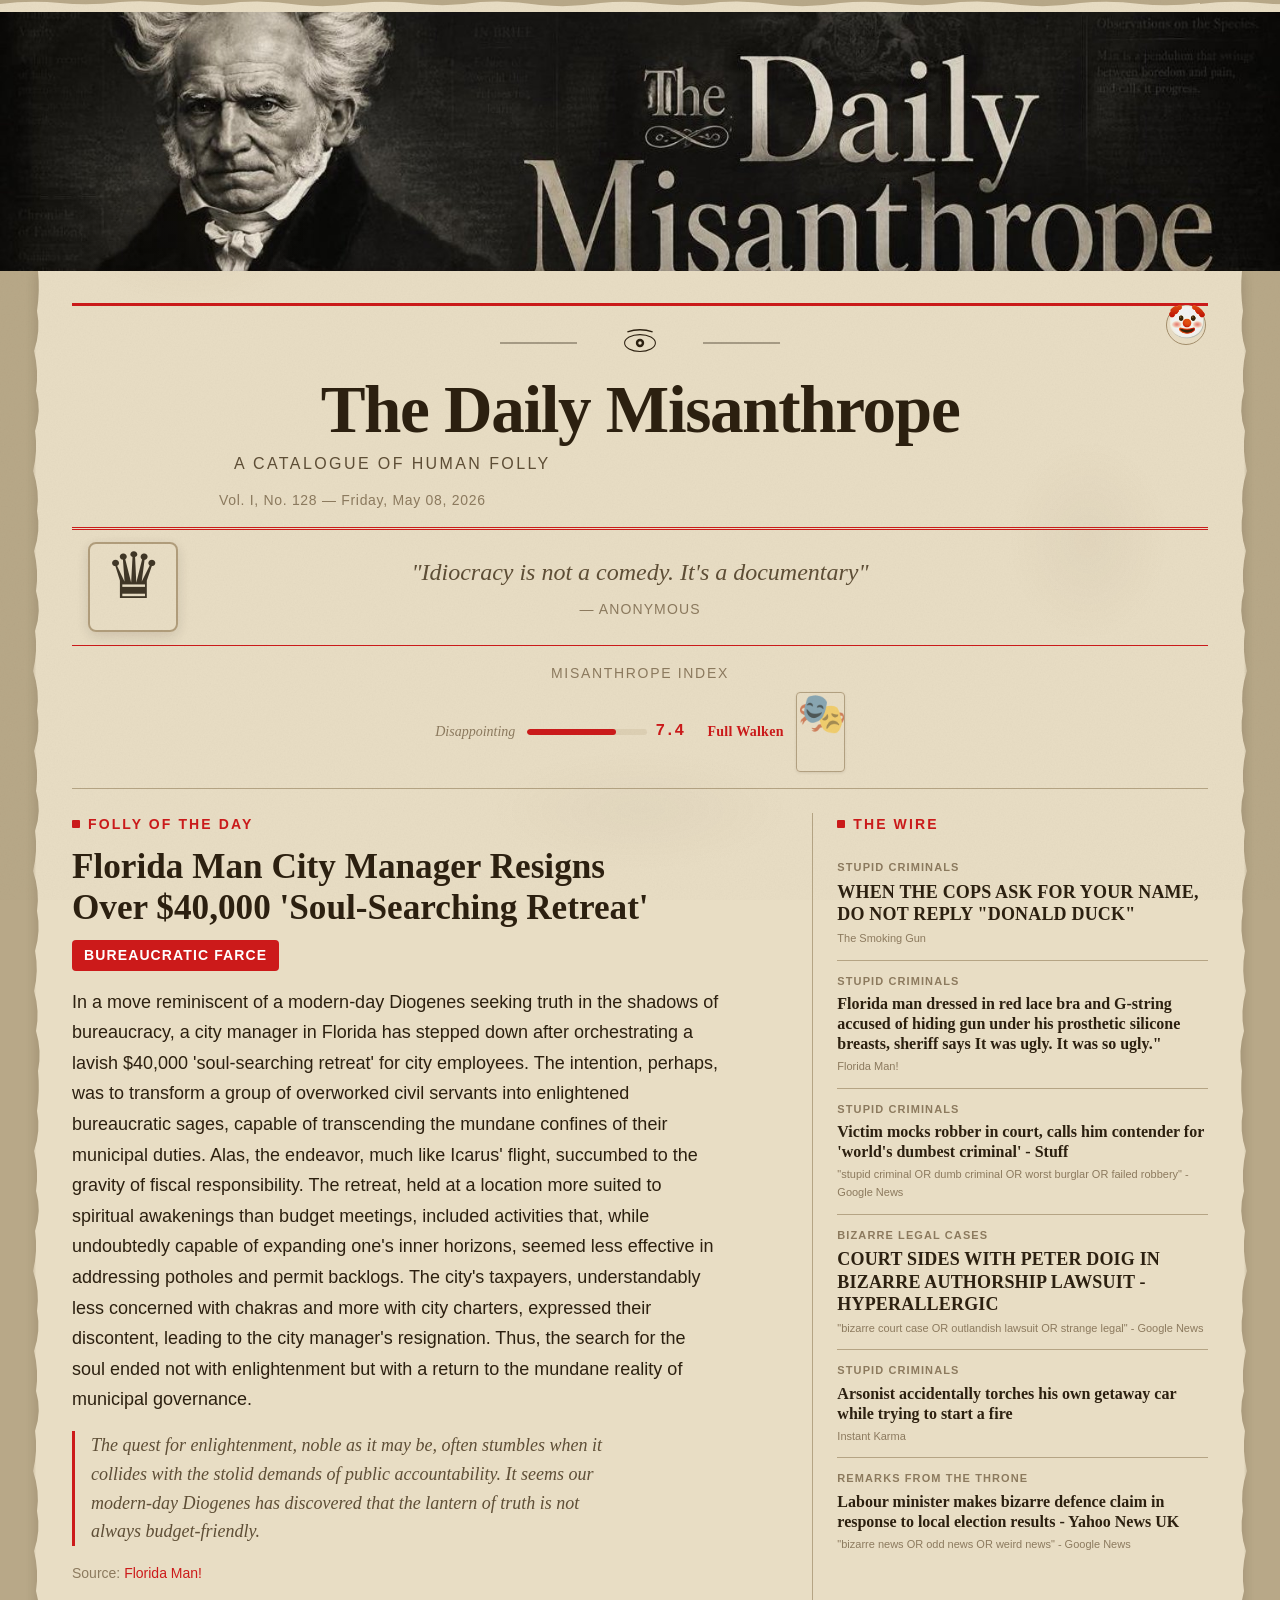
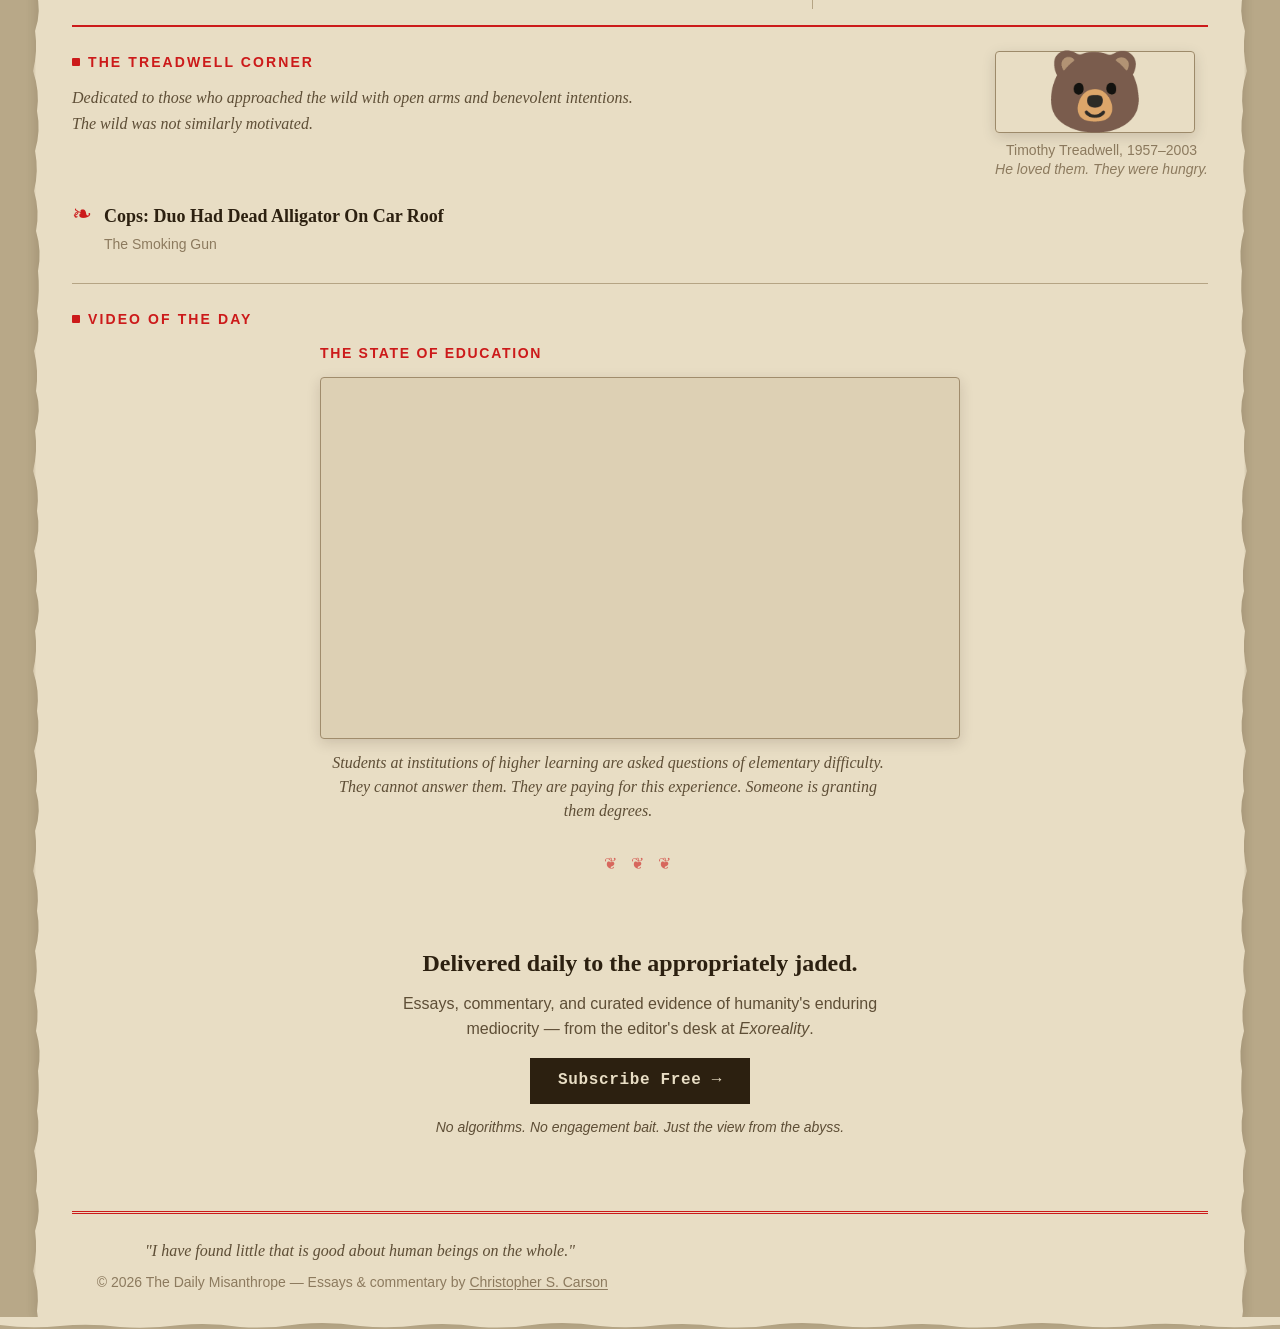
==== commit d772cfc3: "Add Campus Watch section" ====
--- a/index.html
+++ b/index.html
@@ -71,6 +71,10 @@
   <!-- Frayed top edge -->
   <div class="frayed-edge-top" aria-hidden="true"></div>
 
+  <div class="site-banner" aria-hidden="true">
+    <img src="./assets/banner.jpg" alt="" style="width:100%;display:block;max-height:260px;object-fit:cover;object-position:center 30%;">
+  </div>
+
   <div class="parchment-wrapper">
   <div class="site-container">
     <!-- MASTHEAD -->
@@ -167,6 +171,22 @@
       </ul>
     </section>
 
+    <!-- CAMPUS WATCH -->
+    <section class="campus-watch-section" id="campus-watch-section" style="display:none" aria-label="Campus Watch">
+      <div class="treadwell-header">
+        <div class="treadwell-header-text">
+          <div class="section-header">Campus Watch</div>
+          <p class="treadwell-tagline"><em>No Intelligence Allowed.</em><br>Dispatches from the American university, where the life of the mind goes to die.</p>
+        </div>
+        <div class="treadwell-portrait">
+          <img src="./assets/campus-watch.jpg" alt="No Intelligence Allowed" class="campus-watch-badge" width="130" height="130" loading="lazy">
+        </div>
+      </div>
+      <ul class="treadwell-list" id="campus-watch-list" role="list">
+        <!-- Populated by JS -->
+      </ul>
+    </section>
+
     <!-- VIDEO OF THE DAY -->
     <section class="video-section" id="video-section" style="display:none" aria-label="Video of the Day">
       <div class="section-header">Video of the Day</div>
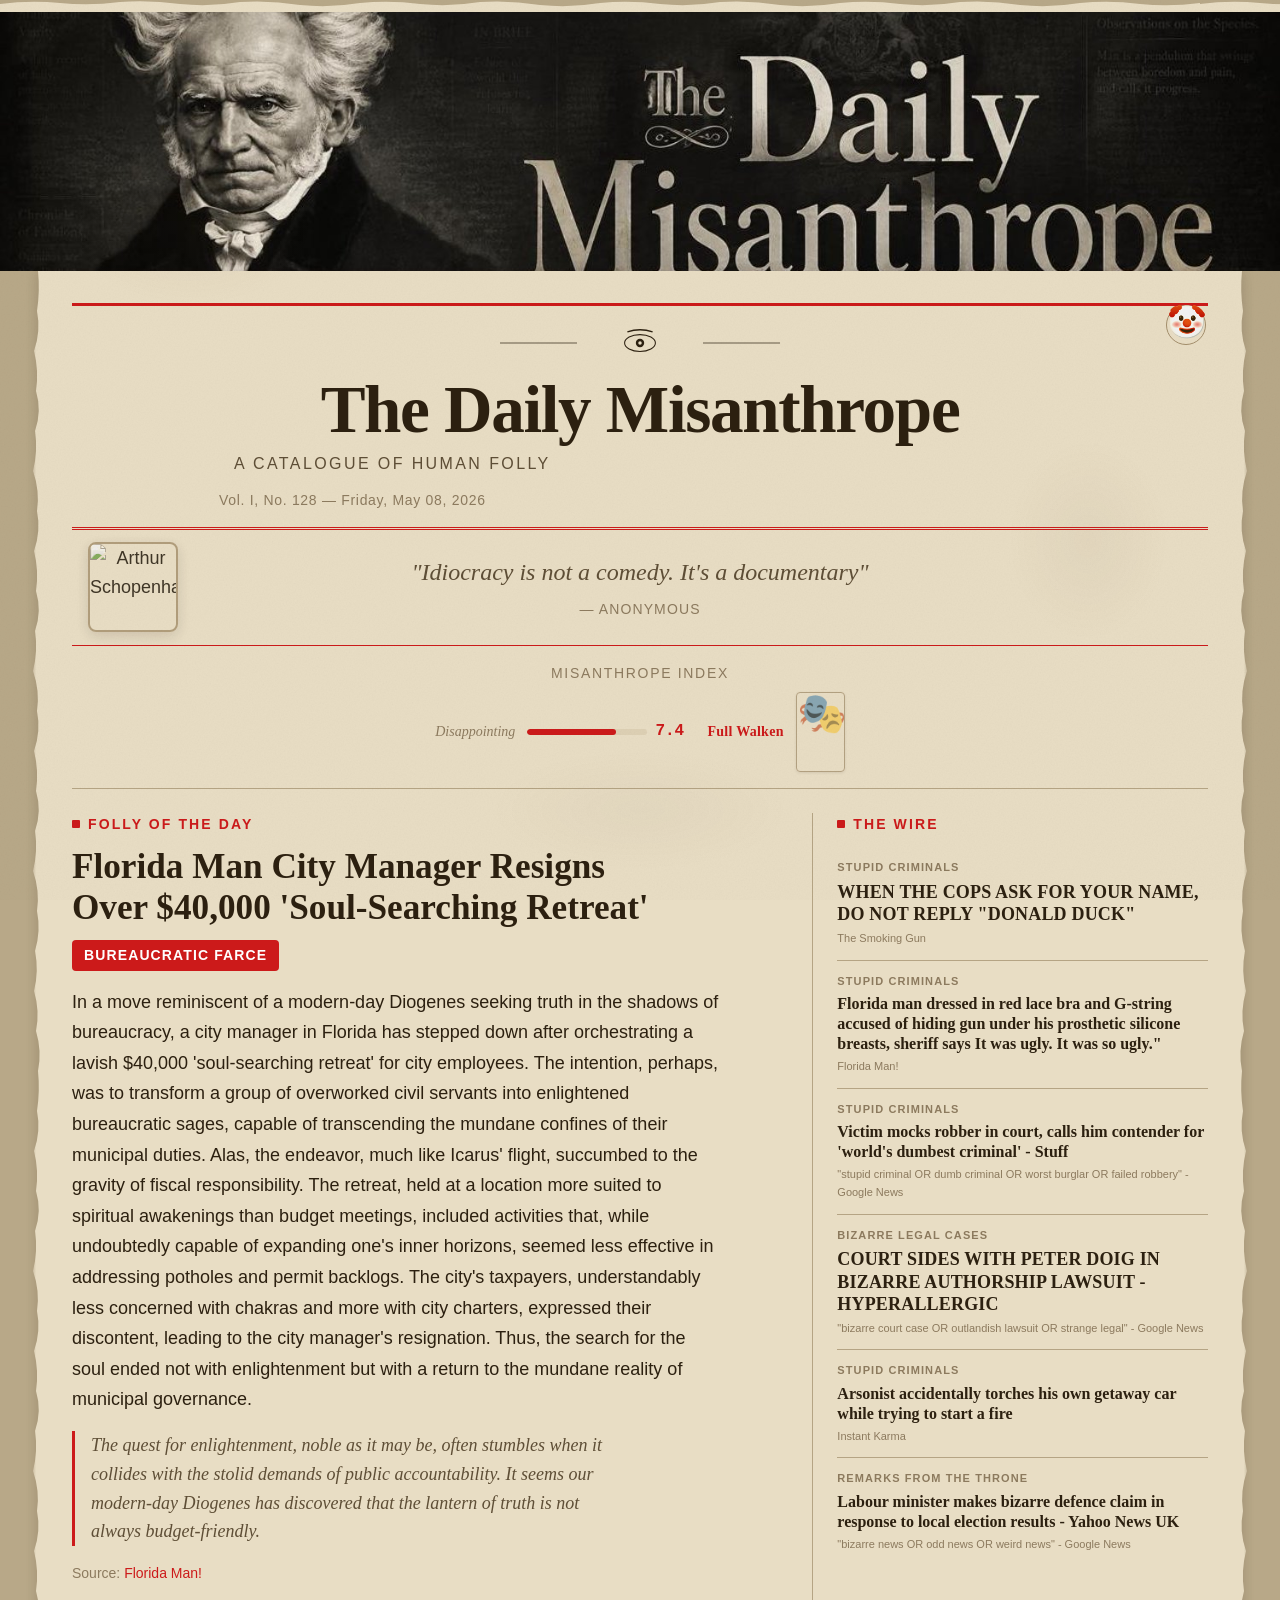
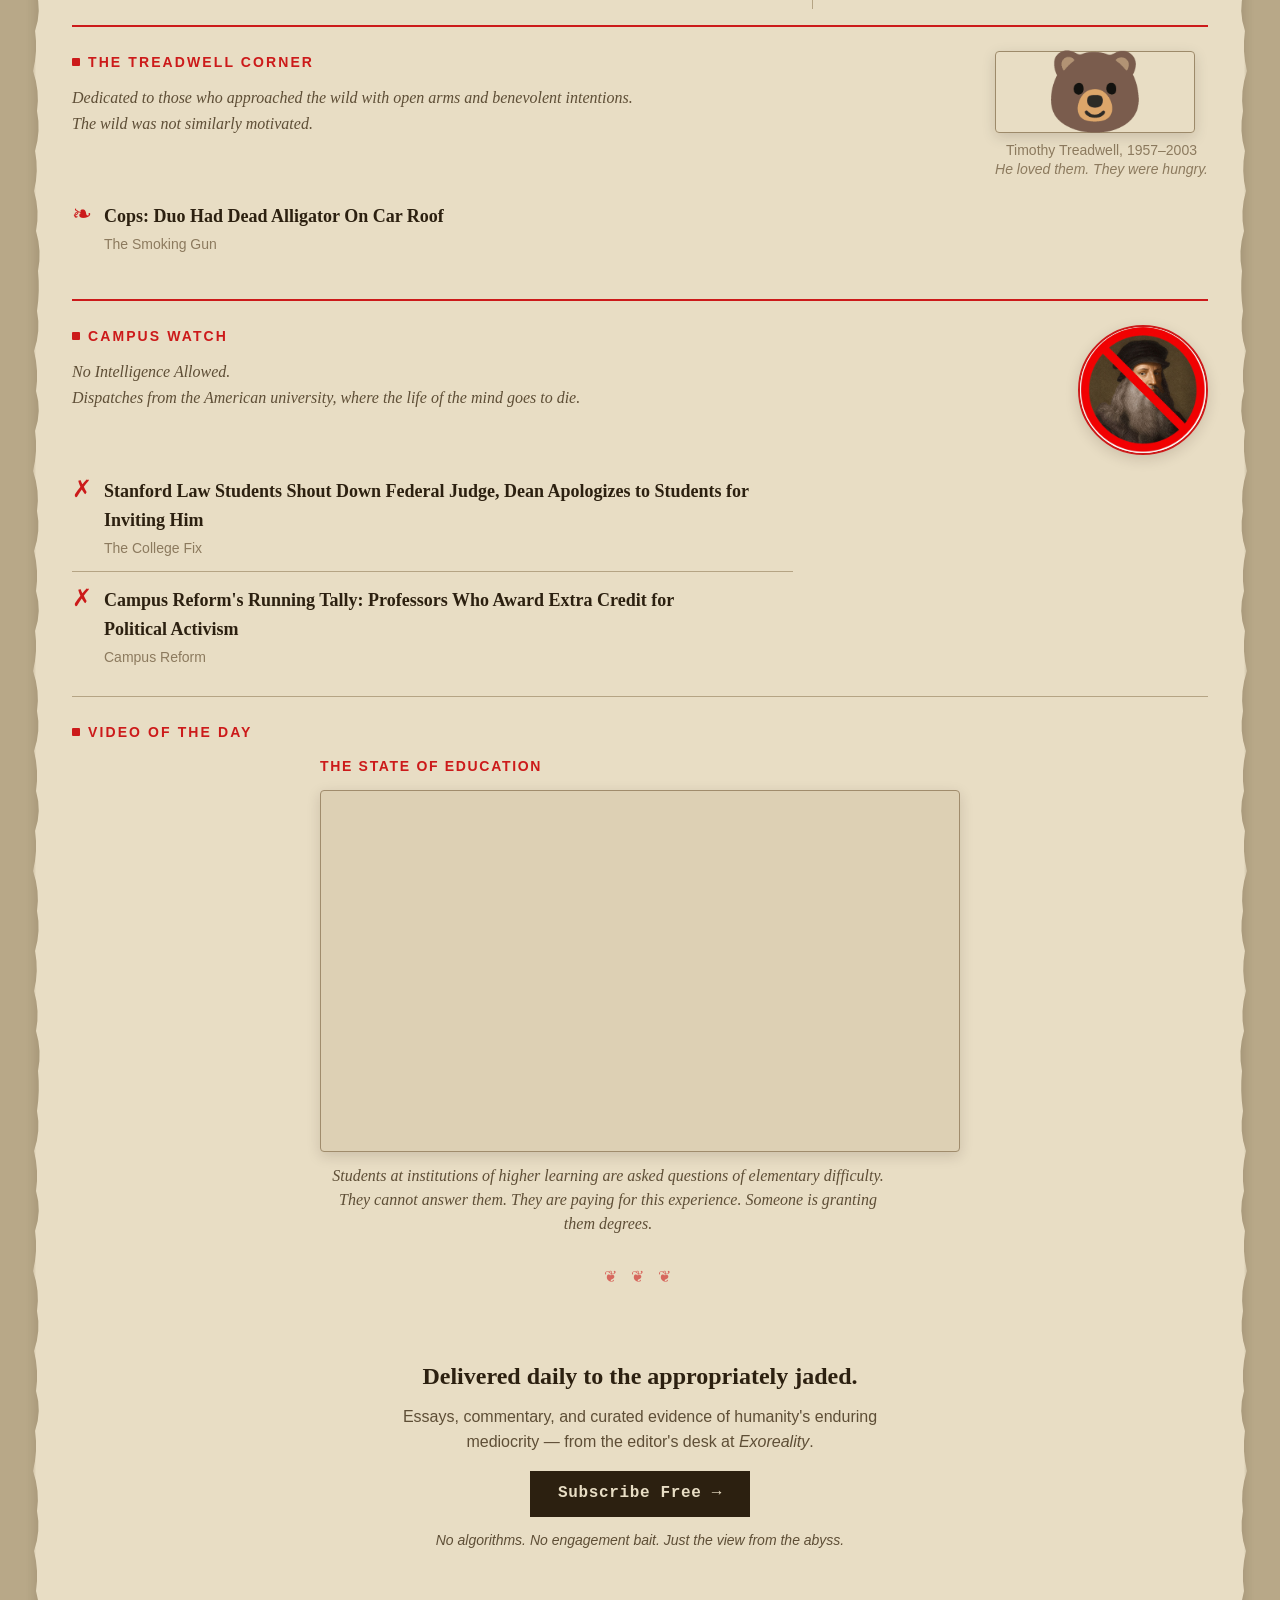
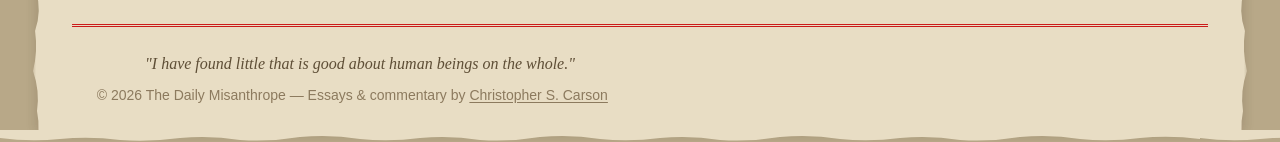
==== commit 1ccee443: "Replace chess queen with Schopenhauer portrait" ====
--- a/index.html
+++ b/index.html
@@ -112,7 +112,7 @@
 
     <!-- EPIGRAPH -->
     <section class="epigraph" aria-label="Quote of the day">
-      <span class="epigraph-mascot" style="font-size:4rem;line-height:1;display:inline-block;" aria-label="The Lewis Chessman queen, lamenting humanity">♛</span>
+      <img src="./assets/schopenhauer.png" alt="Arthur Schopenhauer" class="epigraph-mascot" width="90" height="90" loading="eager">
       <blockquote>
         <p class="epigraph-text" id="epigraph-text"></p>
         <footer class="epigraph-attribution" id="epigraph-attr"></footer>
--- a/style.css
+++ b/style.css
@@ -922,6 +922,25 @@
   }
 }
 
+/* === CAMPUS WATCH === */
+.campus-watch-section {
+  border-top: 2px solid var(--color-accent);
+  padding: var(--space-6) 0 var(--space-4);
+  margin-top: var(--space-4);
+}
+
+.campus-watch-badge {
+  border-radius: var(--radius-full);
+  border: 2px solid var(--color-accent);
+  box-shadow: var(--shadow-md);
+  display: block;
+  max-width: 130px;
+}
+
+@media (max-width: 600px) {
+  .campus-watch-badge { max-width: 90px; }
+}
+
 /* === VIDEO OF THE DAY === */
 .video-section {
   border-top: 1px solid var(--color-divider);
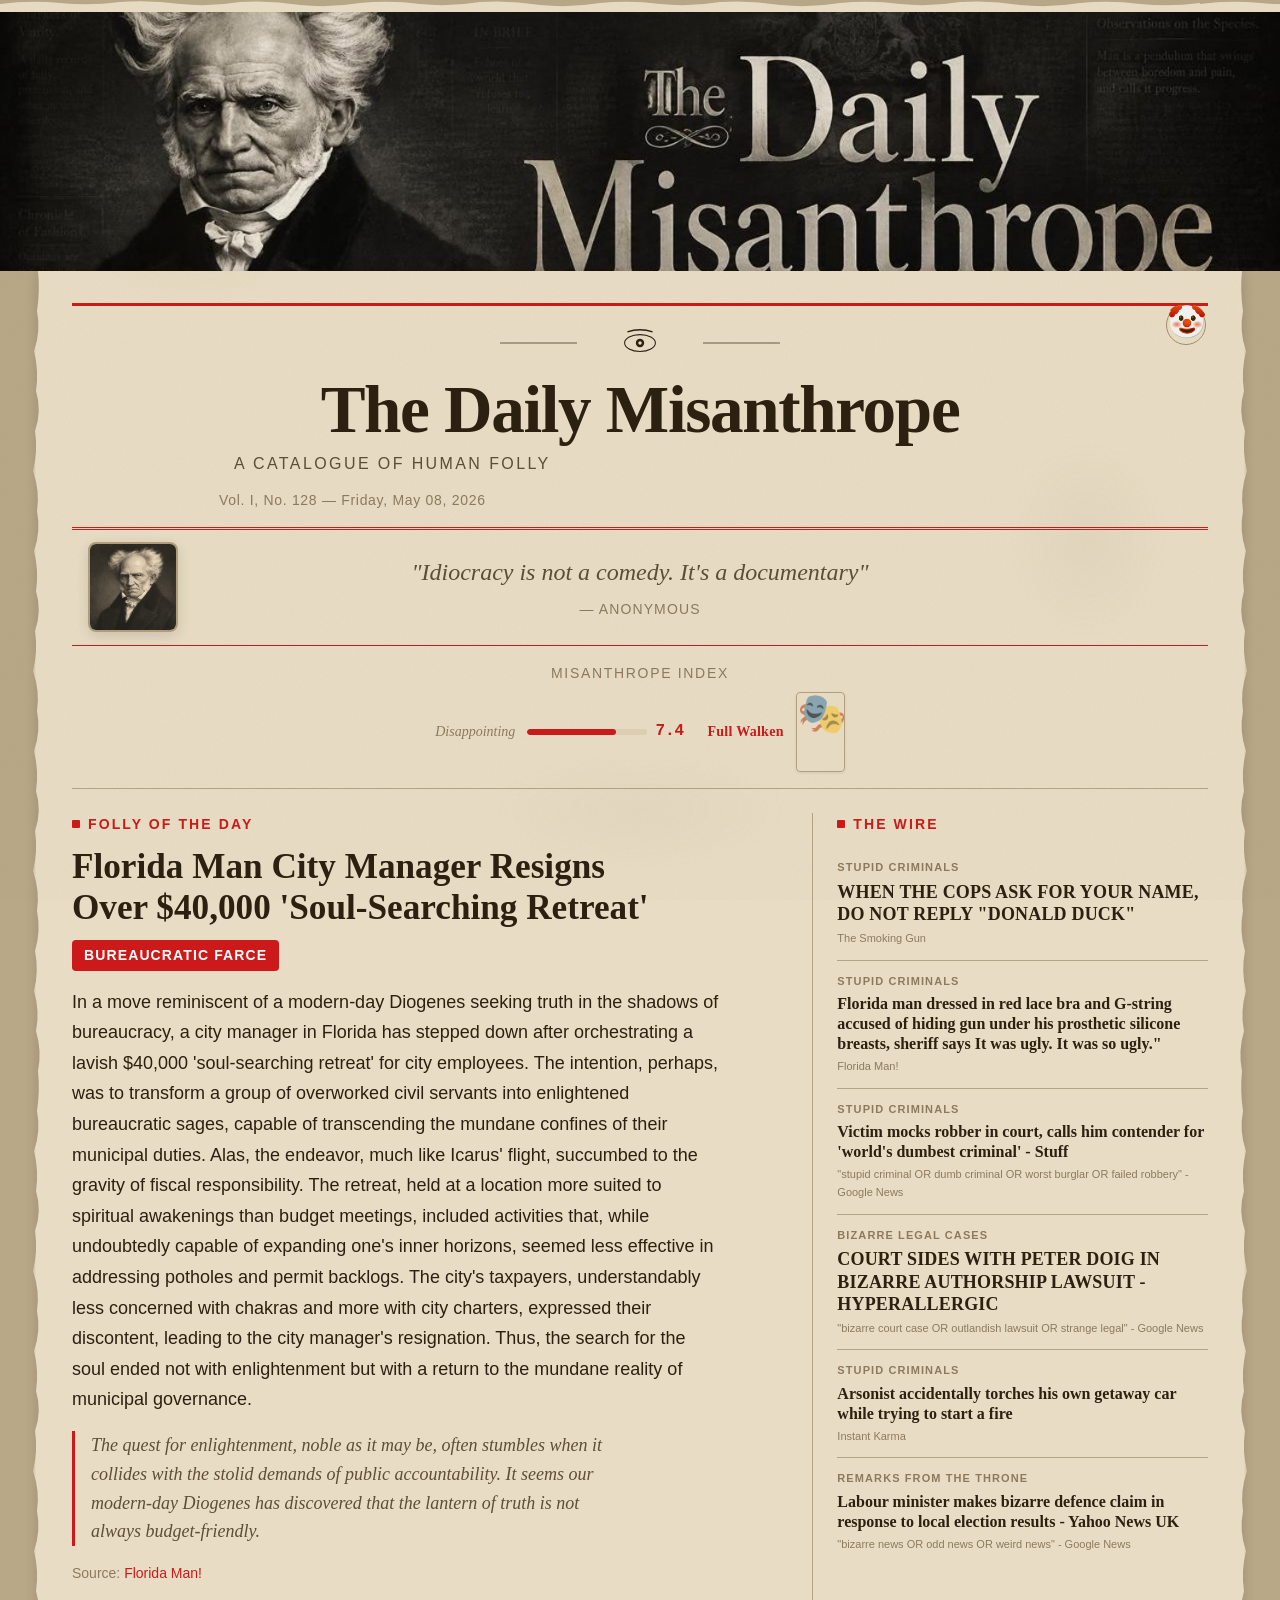
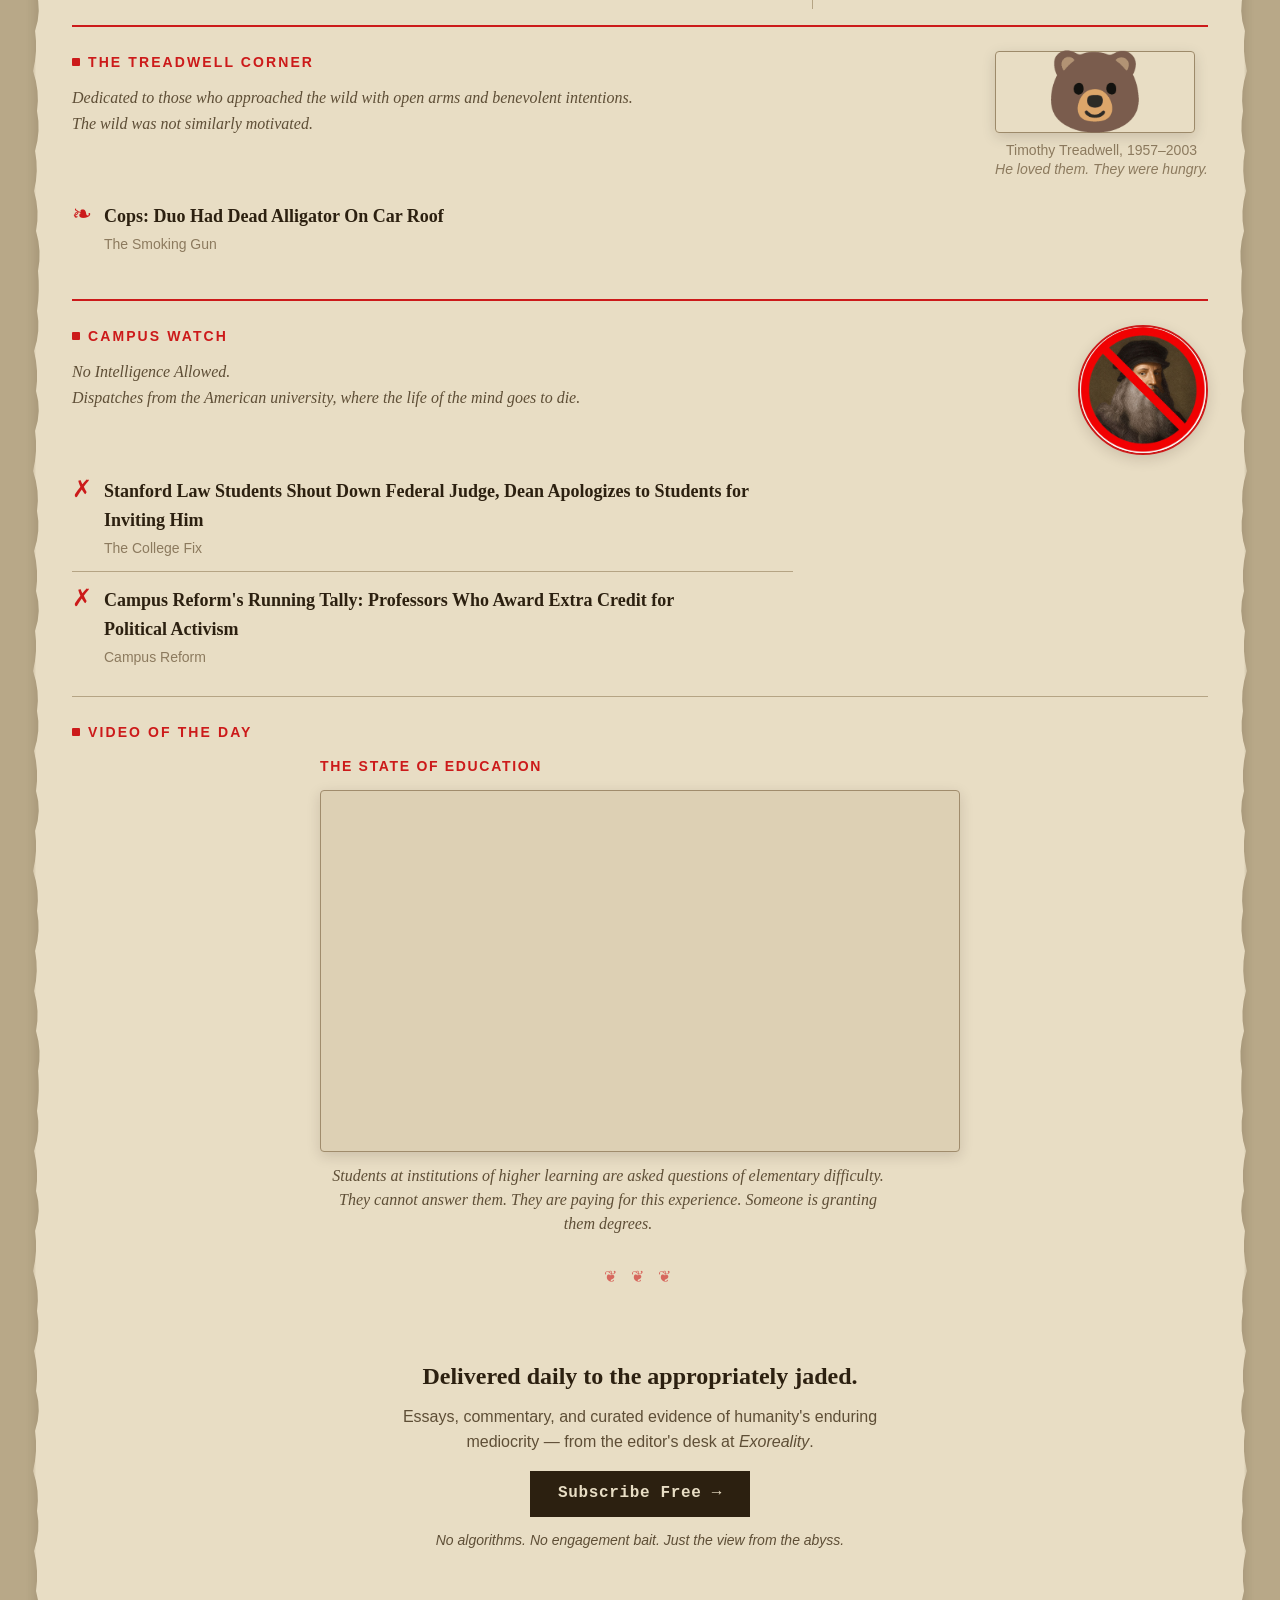
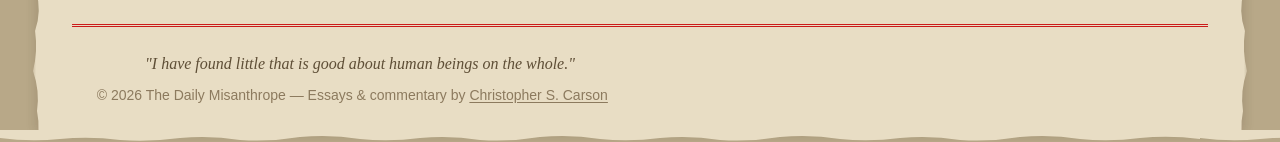
==== commit 4ce535bb: "Restore Busey img tag" ====
--- a/index.html
+++ b/index.html
@@ -226,7 +226,7 @@
 
   <!-- Busey Easter Egg (hidden by default, JS activates randomly) -->
   <div class="busey-egg" id="busey-egg" aria-hidden="true" hidden>
-    <span style="font-size:5rem;line-height:1;display:block;" aria-hidden="true">🤪</span>
+    <img src="./assets/busey-sm.jpg" alt="" width="90" height="110">
   </div>
 
   <script src="./app.js"></script>
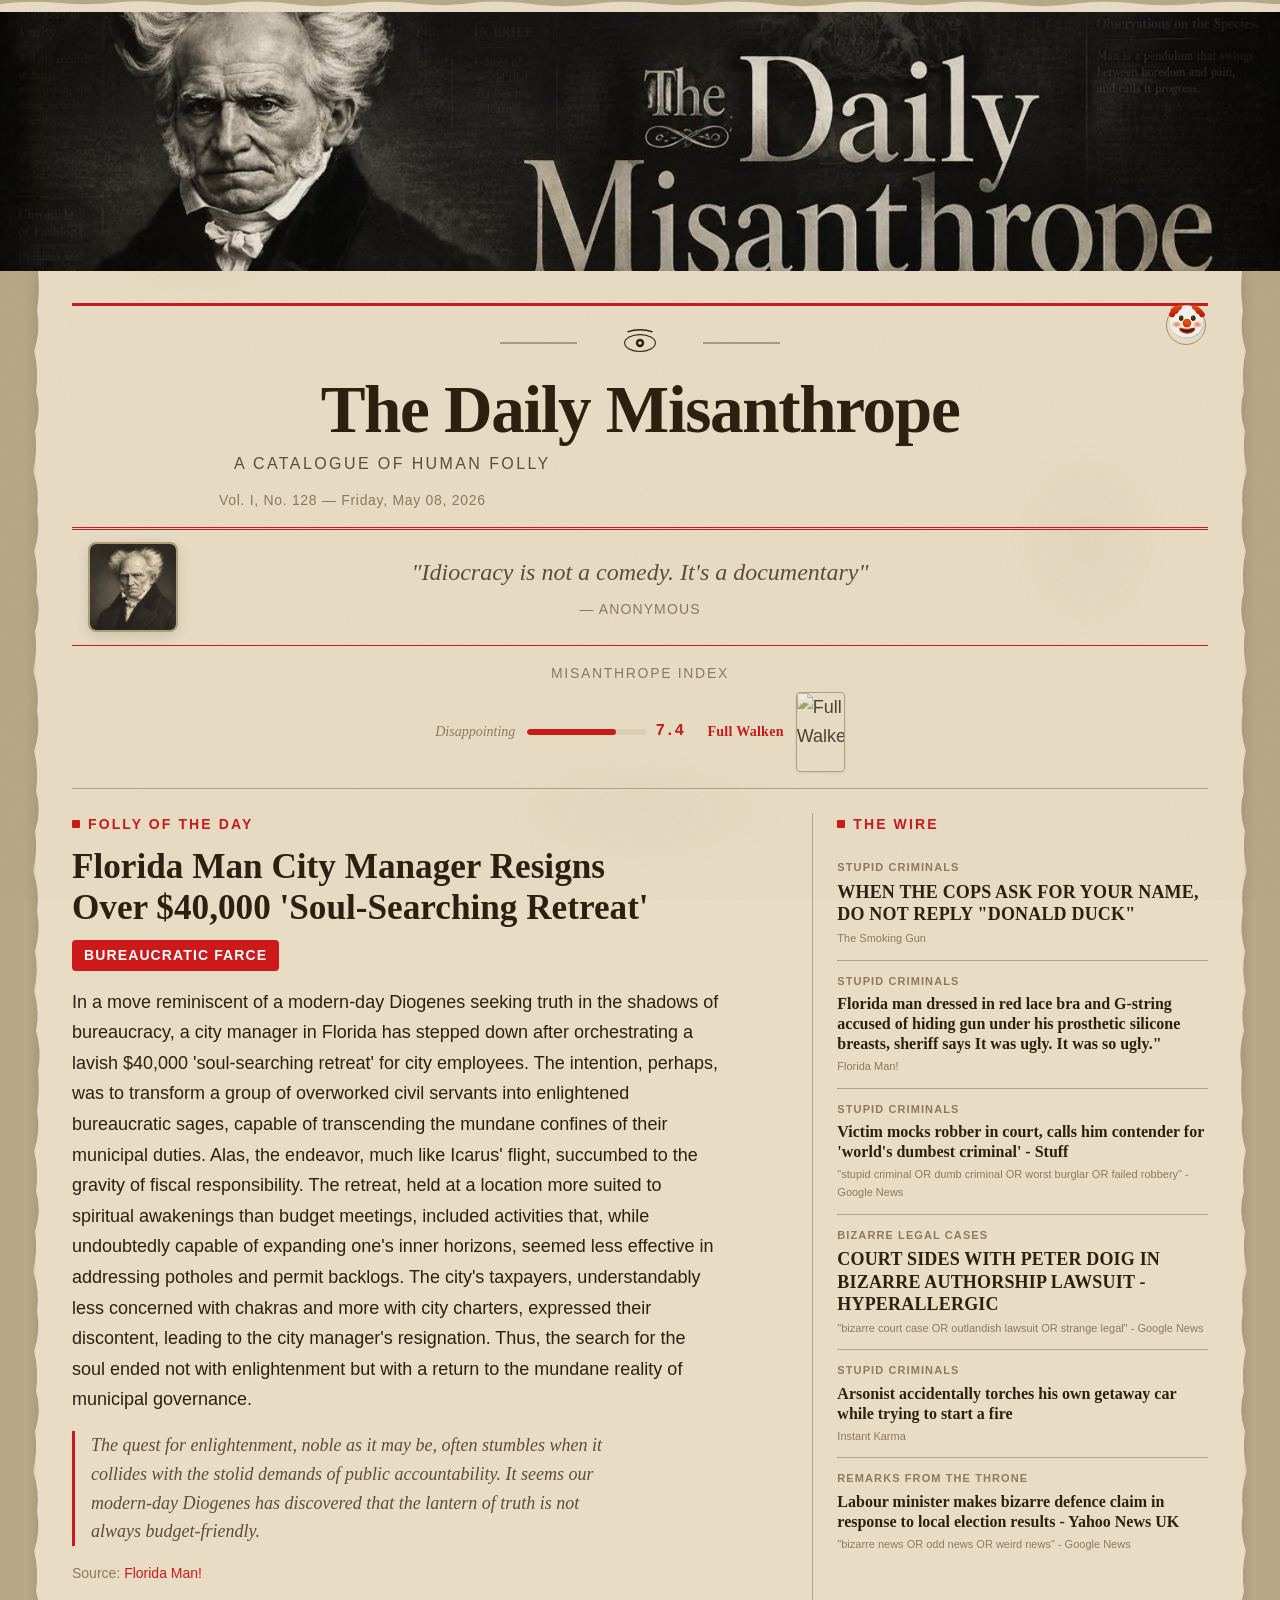
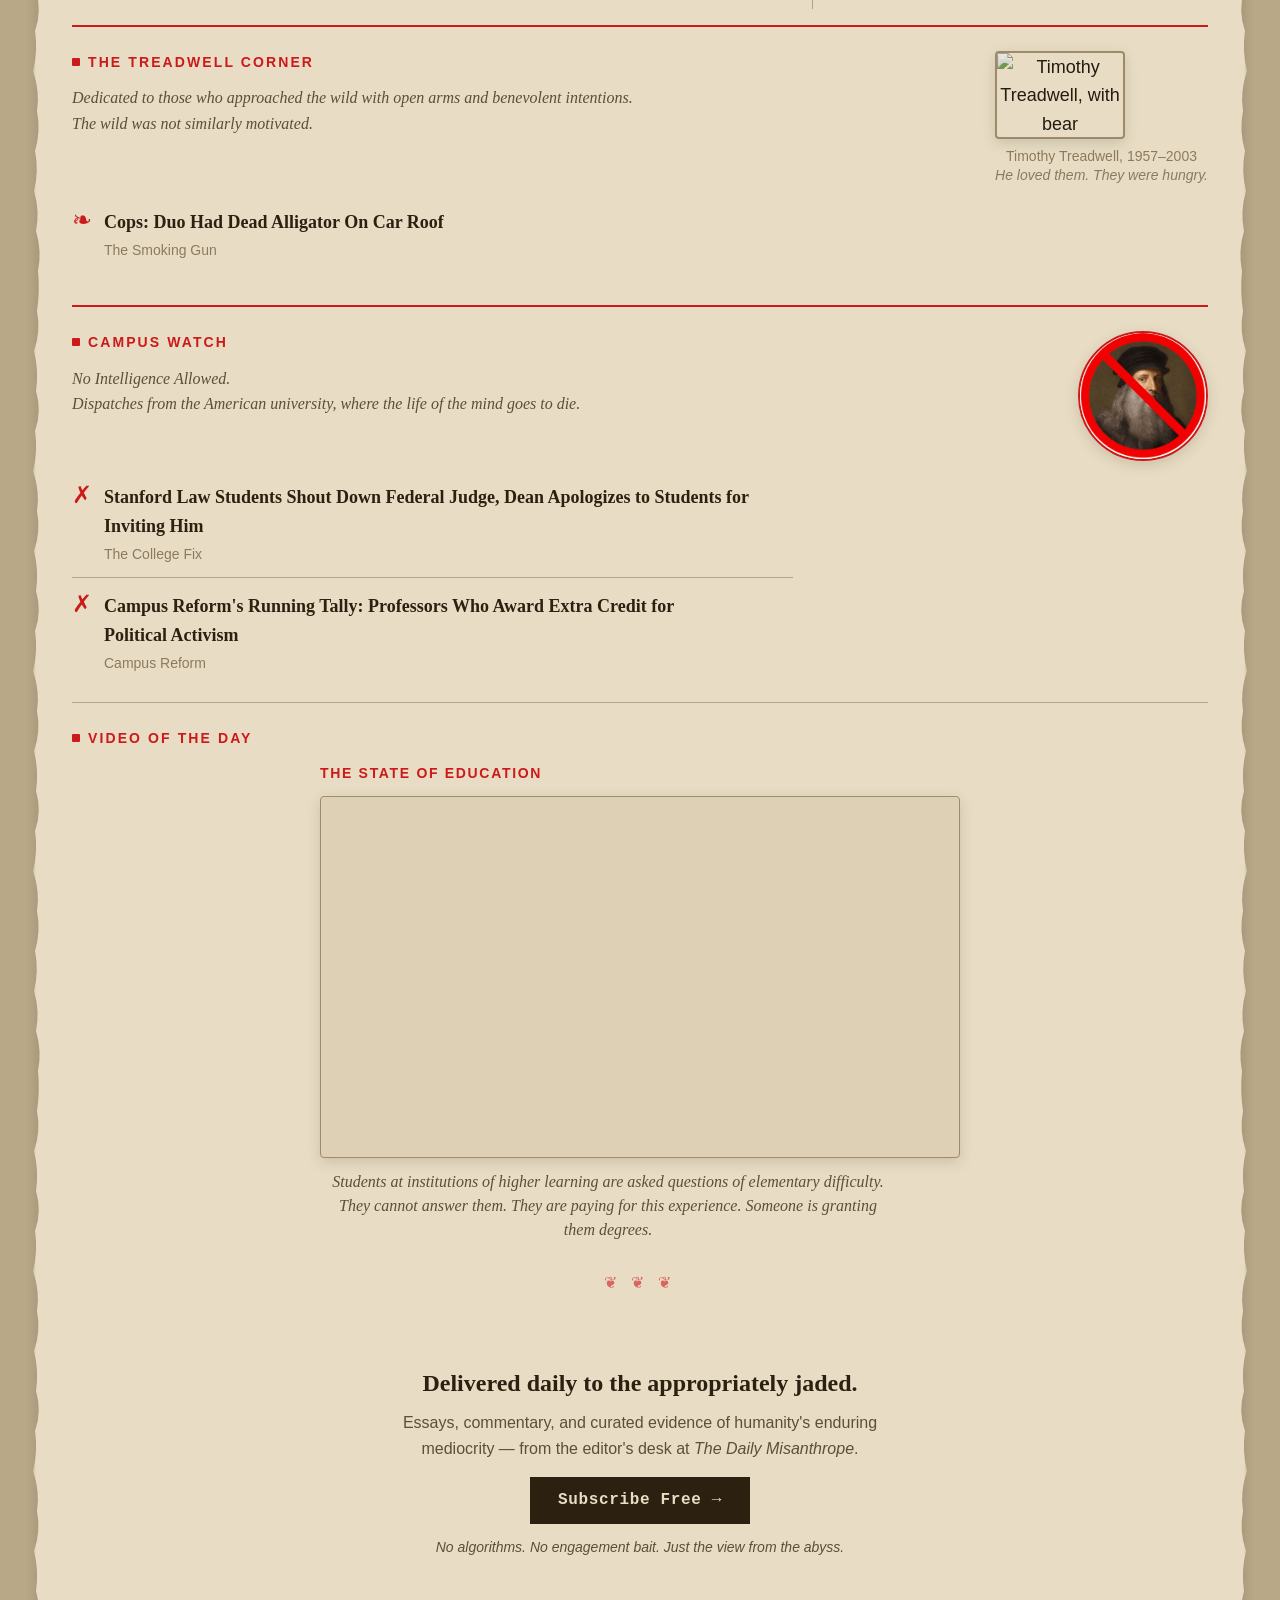
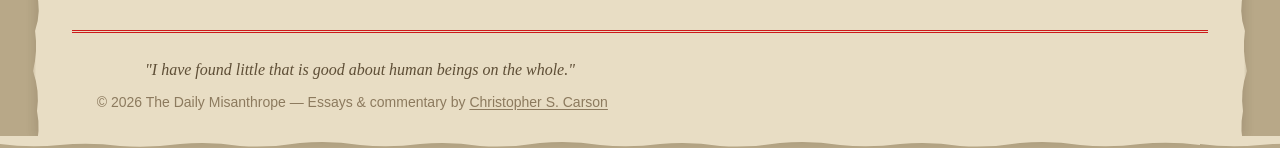
==== commit 6120d0a4: "Update index.html: Walken, Treadwell, campus watch, subscribe URL" ====
--- a/index.html
+++ b/index.html
@@ -36,7 +36,7 @@
     "description": "A daily curated catalogue of human folly, stupidity, and civilizational decay.",
     "sameAs": [
       "https://twitter.com/DMisanthro24714",
-      "https://exoreality.substack.com"
+      "https://dailymisanthrope.substack.com"
     ],
     "publishingPrinciples": "https://dailymisanthrope.com",
     "foundingDate": "2026"
@@ -131,7 +131,7 @@
           <span class="index-value" id="index-value">—</span>
         </div>
         <span class="index-endpoint index-endpoint--high">Full Walken</span>
-        <span class="index-walken" style="font-size:2.5rem;line-height:1;display:inline-block;" aria-label="Full Walken">🎭</span>
+        <img src="./assets/walken.jpg" alt="Full Walken" class="index-walken" width="49" height="80" loading="lazy">
       </div>
     </section>
 
@@ -162,7 +162,7 @@
           <p class="treadwell-tagline">Dedicated to those who approached the wild with open arms and benevolent intentions.<br>The wild was not similarly motivated.</p>
         </div>
         <div class="treadwell-portrait">
-          <span class="treadwell-img" style="font-size:5rem;line-height:1;display:block;text-align:center;" aria-label="Timothy Treadwell, with bear">🐻</span>
+          <img src="./assets/treadwell.jpg" alt="Timothy Treadwell, with bear" class="treadwell-img" width="130" height="87" loading="lazy" style="border-radius:var(--radius-sm);border:2px solid var(--color-border);box-shadow:var(--shadow-md);display:block;object-fit:cover;">
           <p class="treadwell-caption">Timothy Treadwell, 1957–2003<br><em>He loved them. They were hungry.</em></p>
         </div>
       </div>
@@ -204,8 +204,8 @@
     <section class="subscribe-section" aria-label="Subscribe to The Daily Misanthrope">
       <div class="subscribe-inner">
         <p class="subscribe-heading">Delivered daily to the appropriately jaded.</p>
-        <p class="subscribe-subhead">Essays, commentary, and curated evidence of humanity's enduring mediocrity — from the editor's desk at <em>Exoreality</em>.</p>
-        <a href="https://exoreality.substack.com/subscribe" class="subscribe-btn" target="_blank" rel="noopener">Subscribe Free &rarr;</a>
+        <p class="subscribe-subhead">Essays, commentary, and curated evidence of humanity's enduring mediocrity — from the editor's desk at <em>The Daily Misanthrope</em>.</p>
+        <a href="https://dailymisanthrope.substack.com/subscribe" class="subscribe-btn" target="_blank" rel="noopener">Subscribe Free &rarr;</a>
         <p class="subscribe-note">No algorithms. No engagement bait. Just the view from the abyss.</p>
       </div>
     </section>
--- a/style.css
+++ b/style.css
@@ -1006,8 +1006,8 @@
 
 .busey-egg img {
   display: block;
-  width: 81px;
-  height: 90px;
+  width: 90px;
+  height: 110px;
   object-fit: cover;
   border-radius: var(--radius-sm);
   filter: sepia(0.35) contrast(1.1) brightness(0.9);
@@ -1034,8 +1034,8 @@
 
 @media (max-width: 640px) {
   .busey-egg img {
-    width: 60px;
-    height: 67px;
+    width: 65px;
+    height: 80px;
   }
 }
 
